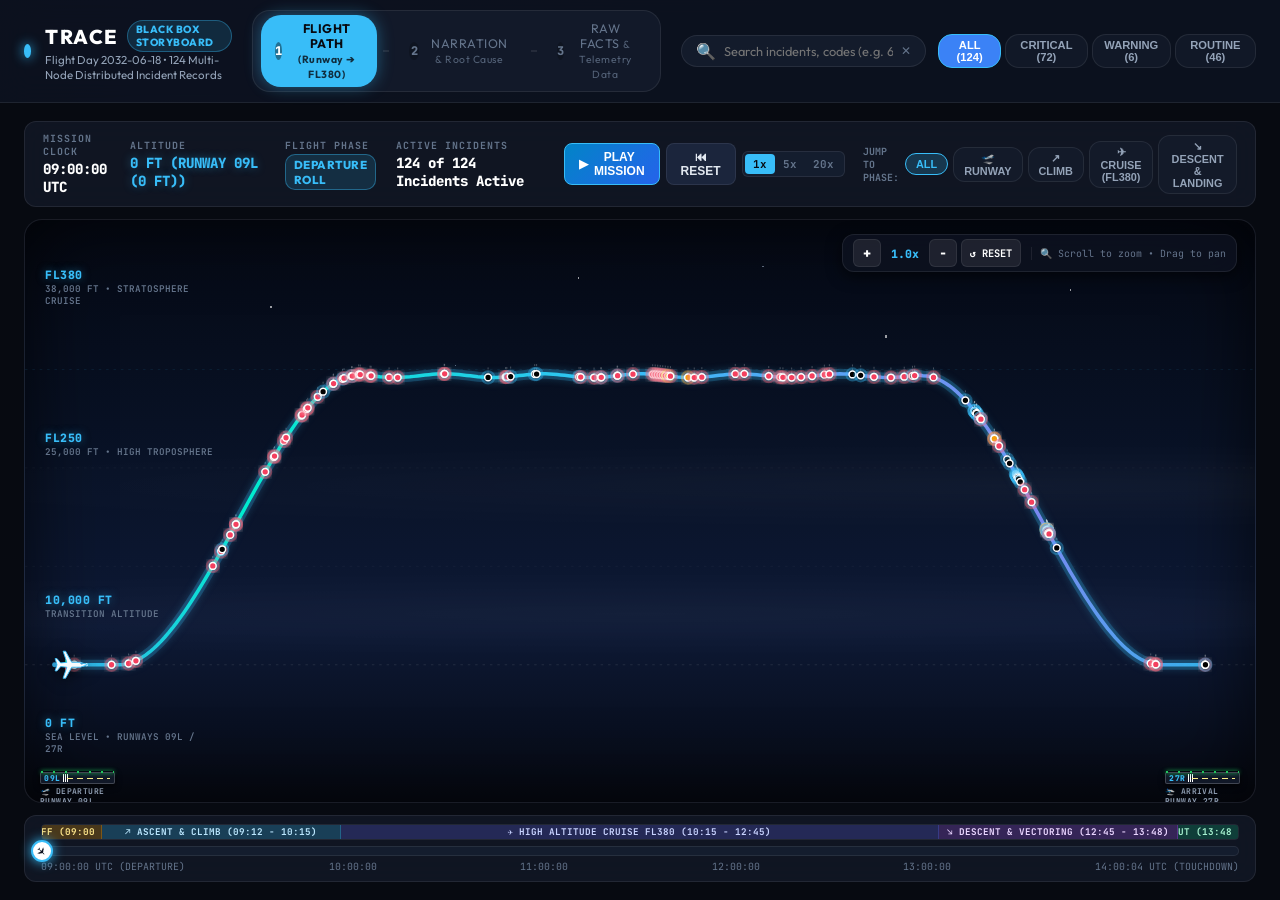
==== Visualization/index.html @ 36c856cd "Add modular avionics forensics pipeline and interactive visualization cockpit" ====
<!DOCTYPE html>
<html lang="en">
<head>
  <meta charset="UTF-8">
  <meta name="viewport" content="width=device-width, initial-scale=1.0">
  <title>TRACE — Avionics Black Box Forensic Tape &amp; Infinite Zoom Storyboard</title>
  <link rel="preconnect" href="https://fonts.googleapis.com">
  <link rel="preconnect" href="https://fonts.gstatic.com" crossorigin>
  <link href="https://fonts.googleapis.com/css2?family=JetBrains+Mono:ital,wght@0,400;0,600;0,700;1,400&family=Outfit:wght@300;400;500;600;700;800;900&display=swap" rel="stylesheet">
  <link rel="stylesheet" href="styles.css">
</head>
<body class="avionics-storyboard">

  <!-- TOP COCKPIT BAR -->
  <header class="cockpit-bar">
    <div class="brand-zone">
      <div class="pulse-beacon"></div>
      <div class="brand-titles">
        <h1 class="brand-name">TRACE <span class="edition-pill">BLACK BOX STORYBOARD</span></h1>
        <p class="brand-caption">Flight Day 2032-06-18 • 124 Multi-Node Distributed Incident Records</p>
      </div>
    </div>

    <!-- SEMANTIC ZOOM BREADCRUMB / LEVEL INDICATOR -->
    <div class="zoom-stepper">
      <button class="step-btn active" id="btn-goto-level1" title="Zoom out to Flight Trajectory View">
        <span class="step-num">1</span>
        <span class="step-text">FLIGHT PATH <span class="subtext">(Runway ➔ FL380)</span></span>
      </button>
      <div class="step-connector"></div>
      <button class="step-btn" id="btn-goto-level2" title="Zoom into Incident Forensic Narration">
        <span class="step-num">2</span>
        <span class="step-text">NARRATION <span class="subtext">&amp; Root Cause</span></span>
      </button>
      <div class="step-connector"></div>
      <button class="step-btn" id="btn-goto-level3" title="Deep zoom to Raw Facts and Sensor Telemetry">
        <span class="step-num">3</span>
        <span class="step-text">RAW FACTS <span class="subtext">&amp; Telemetry Data</span></span>
      </button>
    </div>

    <!-- GLOBAL STATS & FILTERS -->
    <div class="header-controls">
      <div class="omni-search-wrapper">
        <span class="search-glyph">🔍</span>
        <input type="text" id="omni-search" placeholder="Search incidents, codes (e.g. 6025, 6074), nodes, triggers..." autocomplete="off">
        <button id="clear-search" class="btn-clear-search">✕</button>
      </div>

      <div class="filter-pills">
        <button class="filter-chip active" data-filter="all">ALL (124)</button>
        <button class="filter-chip chip-crit" data-filter="CRITICAL">CRITICAL (72)</button>
        <button class="filter-chip chip-warn" data-filter="WARNING">WARNING (6)</button>
        <button class="filter-chip chip-rout" data-filter="ROUTINE">ROUTINE (46)</button>
      </div>
    </div>
  </header>

  <!-- MAIN INFINITE ZOOM CANVAS WRAPPER -->
  <main class="storyboard-viewport" id="storyboard-viewport">

    <!-- ====================================================================
         LEVEL 1: VISUAL FLIGHT PROFILE & INCIDENT TRAJECTORY
         ==================================================================== -->
    <section class="zoom-level active" id="level-1-flight-tape">
      <!-- FLIGHT TELEMETRY HUD & REPLAY SUBBAR -->
      <div class="flight-hud-subbar">
        <div class="hud-left-group">
          <div class="hud-gauge">
            <span class="hud-gauge-label">MISSION CLOCK</span>
            <span class="hud-gauge-val" id="hud-clock">09:00:00 UTC</span>
          </div>
          <div class="hud-gauge">
            <span class="hud-gauge-label">ALTITUDE</span>
            <span class="hud-gauge-val cyan-glow" id="hud-alt">0 FT (RUNWAY 09L)</span>
          </div>
          <div class="hud-gauge">
            <span class="hud-gauge-label">FLIGHT PHASE</span>
            <span class="hud-gauge-val phase-pill" id="hud-phase">DEPARTURE ROLL</span>
          </div>
          <div class="hud-gauge">
            <span class="hud-gauge-label">ACTIVE INCIDENTS</span>
            <span class="hud-gauge-val" id="hud-incident-stat">124 Pinned Along Trajectory</span>
          </div>
        </div>

        <div class="hud-controls-group">
          <!-- FLIGHT REPLAY BUTTONS -->
          <div class="replay-button-deck">
            <button class="flight-btn primary-pulse" id="btn-replay-flight" title="Play simulated aircraft flight across timeline">
              <span id="replay-play-icon">▶</span> <span id="replay-play-text">PLAY MISSION</span>
            </button>
            <button class="flight-btn" id="btn-reset-flight" title="Reset aircraft to Runway 09L">⏮ RESET</button>
            <div class="speed-toggle-group">
              <button class="speed-btn active" data-speed="1">1x</button>
              <button class="speed-btn" data-speed="5">5x</button>
              <button class="speed-btn" data-speed="20">20x</button>
            </div>
          </div>

          <!-- PHASE JUMP BUTTONS -->
          <div class="phase-jump-deck">
            <span class="jump-label">JUMP TO PHASE:</span>
            <button class="phase-jump-btn active" data-phase="all">ALL</button>
            <button class="phase-jump-btn" data-phase="takeoff">🛫 RUNWAY</button>
            <button class="phase-jump-btn" data-phase="climb">↗ CLIMB</button>
            <button class="phase-jump-btn" data-phase="cruise">✈ CRUISE (FL380)</button>
            <button class="phase-jump-btn" data-phase="descent">↘ DESCENT &amp; LANDING</button>
          </div>
        </div>
      </div>

      <!-- MAIN FLIGHT TRAJECTORY CANVAS / VIEWPORT -->
      <div class="flight-canvas-viewport" id="flight-canvas-viewport">
        <!-- ALTITUDE REFERENCE ELEVATION AXIS -->
        <div class="altitude-elevation-axis">
          <div class="alt-step" style="top: 8%;">
            <span class="alt-step-marker">FL380</span>
            <span class="alt-step-desc">38,000 FT • STRATOSPHERE CRUISE</span>
          </div>
          <div class="alt-step" style="top: 36%;">
            <span class="alt-step-marker">FL250</span>
            <span class="alt-step-desc">25,000 FT • HIGH TROPOSPHERE</span>
          </div>
          <div class="alt-step" style="top: 64%;">
            <span class="alt-step-marker">10,000 FT</span>
            <span class="alt-step-desc">TRANSITION ALTITUDE</span>
          </div>
          <div class="alt-step" style="bottom: 8%;">
            <span class="alt-step-marker">0 FT</span>
            <span class="alt-step-desc">SEA LEVEL • RUNWAYS 09L / 27R</span>
          </div>
        </div>

        <!-- CANVAS ZOOM CONTROLS (ZOOM & PAN FOR CLOSE CLUSTERS) -->
        <div class="canvas-zoom-toolbar">
          <div class="zoom-btn-group">
            <button class="zoom-tool-btn" id="btn-zoom-in" title="Zoom in to separate close incidents (or use Mouse Wheel)">+</button>
            <span class="zoom-factor-badge" id="zoom-factor-badge">1.0x</span>
            <button class="zoom-tool-btn" id="btn-zoom-out" title="Zoom out">−</button>
            <button class="zoom-tool-btn reset" id="btn-zoom-reset" title="Reset to full flight view">↺ RESET</button>
          </div>
          <span class="zoom-hint-text">🔍 Scroll to zoom • Drag to pan</span>
        </div>

        <!-- AMBIENT SKY & CLOUD LAYERS -->
        <div class="sky-atmosphere-backdrop">
          <div class="cloud-layer cloud-layer-1"></div>
          <div class="cloud-layer cloud-layer-2"></div>
          <div class="stars-glimmer"></div>
        </div>

        <!-- RUNWAY 09L (DEPARTURE) STRIP AT GROUND LEVEL -->
        <div class="runway-zone runway-departure" id="runway-dep">
          <div class="runway-tarmac">
            <div class="runway-threshold">
              <span class="runway-id">09L</span>
              <div class="runway-stripes"></div>
            </div>
            <div class="runway-centerline"></div>
            <div class="runway-edge-lights"></div>
          </div>
          <div class="runway-caption">
            <span class="runway-caption-title">🛫 DEPARTURE RUNWAY 09L</span>
            <span class="runway-caption-sub">09:00:00 — 09:12:00 UTC • Sea Level 0 FT</span>
          </div>
        </div>

        <!-- RUNWAY 27R (ARRIVAL) STRIP AT GROUND LEVEL -->
        <div class="runway-zone runway-arrival" id="runway-arr">
          <div class="runway-tarmac">
            <div class="runway-threshold">
              <span class="runway-id">27R</span>
              <div class="runway-stripes"></div>
            </div>
            <div class="runway-centerline"></div>
            <div class="runway-edge-lights"></div>
          </div>
          <div class="runway-caption">
            <span class="runway-caption-title">🛬 ARRIVAL RUNWAY 27R</span>
            <span class="runway-caption-sub">13:48:00 — 14:00:04 UTC • Touchdown &amp; Rollout</span>
          </div>
        </div>

        <!-- INTERACTIVE SVG TRAJECTORY & INCIDENT BEACONS -->
        <svg class="flight-trajectory-svg" id="flight-trajectory-svg" preserveAspectRatio="xMidYMid meet" viewBox="0 0 2000 600">
          <defs>
            <!-- Glowing Trajectory Gradient -->
            <linearGradient id="traj-grad" x1="0%" y1="0%" x2="100%" y2="0%">
              <stop offset="0%" stop-color="#38bdf8" stop-opacity="0.9" />
              <stop offset="15%" stop-color="#00f5d4" stop-opacity="0.95" />
              <stop offset="50%" stop-color="#38bdf8" stop-opacity="1" />
              <stop offset="85%" stop-color="#818cf8" stop-opacity="0.95" />
              <stop offset="100%" stop-color="#38bdf8" stop-opacity="0.9" />
            </linearGradient>

            <!-- Altitude Horizon Guides Pattern -->
            <pattern id="altitude-grid" width="100" height="40" patternUnits="userSpaceOnUse">
              <line x1="0" y1="39" x2="100" y2="39" stroke="rgba(255, 255, 255, 0.04)" stroke-dasharray="4,4" />
            </pattern>

            <!-- Beacon Glow Filters -->
            <filter id="glow-crit" x="-50%" y="-50%" width="200%" height="200%">
              <feGaussianBlur in="SourceGraphic" stdDeviation="6" result="blur" />
              <feMerge>
                <feMergeNode in="blur" />
                <feMergeNode in="SourceGraphic" />
              </feMerge>
            </filter>
            <filter id="glow-warn" x="-50%" y="-50%" width="200%" height="200%">
              <feGaussianBlur in="SourceGraphic" stdDeviation="5" result="blur" />
              <feMerge>
                <feMergeNode in="blur" />
                <feMergeNode in="SourceGraphic" />
              </feMerge>
            </filter>
            <filter id="glow-rout" x="-50%" y="-50%" width="200%" height="200%">
              <feGaussianBlur in="SourceGraphic" stdDeviation="4" result="blur" />
              <feMerge>
                <feMergeNode in="blur" />
                <feMergeNode in="SourceGraphic" />
              </feMerge>
            </filter>
          </defs>

          <!-- Ambient Horizontal Altitude Lines -->
          <line x1="0" y1="70" x2="2000" y2="70" class="svg-alt-guide fl380-line" />
          <line x1="0" y1="230" x2="2000" y2="230" class="svg-alt-guide fl250-line" />
          <line x1="0" y1="390" x2="2000" y2="390" class="svg-alt-guide ft10k-line" />
          <line x1="0" y1="550" x2="2000" y2="550" class="svg-alt-guide ground-line" />

          <!-- Glow Underlay Ribbon -->
          <path id="svg-trajectory-glow" class="trajectory-glow-underlay" d="" />

          <!-- Main Flight Path Trajectory Curve -->
          <path id="svg-trajectory-path" class="trajectory-main-path" d="" />

          <!-- Traveled Contrail Line (Dynamic) -->
          <path id="svg-trajectory-traveled" class="trajectory-traveled-path" d="" />

          <!-- Container for all 124 Incident Dots -->
          <g id="svg-incident-dots-group"></g>

          <!-- The Plane Representation on Trajectory -->
          <g id="svg-aircraft-group" class="aircraft-marker">
            <!-- Wingtip Navigation Beacons -->
            <circle cx="-12" cy="-6" r="3" fill="#22c55e" class="nav-light-green" />
            <circle cx="-12" cy="6" r="3" fill="#ef4444" class="nav-light-red" />
            <circle cx="20" cy="0" r="2.5" fill="#ffffff" class="nav-strobe" />
            
            <!-- Jet Silhouette (High Fidelity Vector) -->
            <path class="aircraft-body" d="M 22,0 L 10,-4 L -4,-4 L -14,-22 L -18,-22 L -12,-4 L -22,-3 L -28,-10 L -31,-10 L -28,0 L -31,10 L -28,10 L -22,3 L -12,4 L -18,22 L -14,22 L -4,4 L 10,4 Z" />
            <!-- Jet Cockpit Glass -->
            <path class="aircraft-cockpit" d="M 16,-1.5 L 12,-2.5 L 9,-2.5 L 12,-0.5 Z" />
            <!-- Jet Propulsion Glow -->
            <circle cx="-32" cy="0" r="4" class="jet-afterburner" />
          </g>
        </svg>

        <!-- FLOATING RADAR HUD TOOLTIP (Appears on Hovering Incident Dots) -->
        <div class="incident-hover-hud" id="incident-hover-hud">
          <div class="hud-tooltip-header">
            <span class="hud-tooltip-index" id="hud-tip-index">#001</span>
            <span class="hud-tooltip-cluster" id="hud-tip-cluster">cluster-28d5f74c</span>
            <span class="hud-tooltip-sev" id="hud-tip-sev">CRITICAL</span>
          </div>
          <div class="hud-tooltip-body">
            <div class="hud-tip-row">
              <span class="hud-tip-label">Phase:</span>
              <span class="hud-tip-val highlight" id="hud-tip-phase">CRUISE FL380 • 11:24:18 UTC</span>
            </div>
            <div class="hud-tip-row">
              <span class="hud-tip-label">Systems:</span>
              <span class="hud-tip-val" id="hud-tip-nodes">NODE_A, NODE_C</span>
            </div>
            <div class="hud-tip-row">
              <span class="hud-tip-label">Trigger:</span>
              <span class="hud-tip-val text-wrap" id="hud-tip-trigger">Navigation Database Refresh Cycle conflict</span>
            </div>
          </div>
          <div class="hud-tooltip-footer">
            <span class="hud-tip-action">🔍 Click dot to zoom into Forensic Narration</span>
          </div>
        </div>
      </div>

      <!-- BOTTOM FLIGHT SCRUBBER & MISSION TIMELINE RIBBON -->
      <div class="flight-scrubber-deck">
        <div class="scrubber-phases-band">
          <div class="phase-segment seg-takeoff" style="width: 5%;">
            <span class="phase-seg-title">🛫 TAKEOFF (09:00 - 09:12)</span>
          </div>
          <div class="phase-segment seg-climb" style="width: 20%;">
            <span class="phase-seg-title">↗ ASCENT &amp; CLIMB (09:12 - 10:15)</span>
          </div>
          <div class="phase-segment seg-cruise" style="width: 50%;">
            <span class="phase-seg-title">✈ HIGH ALTITUDE CRUISE FL380 (10:15 - 12:45)</span>
          </div>
          <div class="phase-segment seg-descent" style="width: 20%;">
            <span class="phase-seg-title">↘ DESCENT &amp; VECTORING (12:45 - 13:48)</span>
          </div>
          <div class="phase-segment seg-rollout" style="width: 5%;">
            <span class="phase-seg-title">🛬 ROLLOUT (13:48 - 14:00)</span>
          </div>
        </div>

        <div class="scrubber-interaction-bar" id="flight-scrubber-bar">
          <div class="scrubber-progress-fill" id="flight-scrubber-fill"></div>
          <div class="scrubber-plane-handle" id="flight-scrubber-handle">
            <span class="handle-icon">✈</span>
          </div>
        </div>

        <div class="scrubber-legend-times">
          <span>09:00:00 UTC (DEPARTURE)</span>
          <span>10:00:00</span>
          <span>11:00:00</span>
          <span>12:00:00</span>
          <span>13:00:00</span>
          <span>14:00:04 UTC (TOUCHDOWN)</span>
        </div>
      </div>
    </section>

    <!-- ====================================================================
         LEVEL 2: FORENSIC NARRATION & ANIMATED CASCADE DECK
         ==================================================================== -->
    <section class="zoom-level" id="level-2-narration-deck">
      <div class="deck-topbar">
        <button class="btn-back-zoom" id="btn-back-to-level1">
          <span class="arrow">←</span> ZOOM OUT: FLIGHT PATH <span class="kbd-hint">[ESC]</span>
        </button>

        <div class="deck-incident-headline">
          <span class="incident-index-badge" id="deck-index-badge">INCIDENT #001</span>
          <h2 class="incident-title-text" id="deck-cluster-title">cluster-28d5f74c</h2>
          <span class="incident-time-badge" id="deck-time-badge">09:00:00 — 09:01:28 UTC</span>
          <span class="incident-crit-badge" id="deck-severity-badge">CRITICAL</span>
        </div>

        <div class="deck-top-actions">
          <button class="action-btn" id="btn-prev-incident" title="Jump to previous incident in flight order">← PREV</button>
          <button class="action-btn" id="btn-next-incident" title="Jump to next incident in flight order">NEXT →</button>
          <button class="action-btn" id="btn-replay-cascade" title="Step through events sequentially">▶ PLAY CASCADE</button>
          <button class="action-btn primary" id="btn-jump-to-raw-facts" title="Scroll down directly to Black Box Raw Facts &amp; Sensor Telemetry">🔬 RAW FACTS ↘</button>
          <button class="action-btn" id="btn-open-raw-modal" title="View Full Report">📄 FULL REPORT</button>
          <button class="action-btn" id="btn-zoom-to-telemetry" title="Open Fullscreen Telemetry Terminal">TERMINAL →</button>
        </div>
      </div>

      <div class="deck-scrollable-content">
        <!-- INCIDENT DOSSIER GRID -->
        <div class="dossier-grid">
          
          <!-- LEFT COLUMN: EXECUTIVE SUMMARY & ROOT CAUSE TRIGGER -->
          <div class="dossier-col left-col">
            
            <!-- OVERVIEW SPECIFICATION CARD -->
            <div class="glass-card meta-specs-card">
              <h3 class="card-kicker">1. INCIDENT SPECIFICATION</h3>
              <div class="specs-matrix" id="deck-specs-matrix"></div>
            </div>

            <!-- EXECUTIVE SUMMARY -->
            <div class="glass-card summary-card">
              <h3 class="card-kicker">2. EXECUTIVE FORENSIC NARRATIVE</h3>
              <p class="narrative-body" id="deck-exec-narrative"></p>
            </div>

            <!-- ROOT CAUSE TRIGGER BOX -->
            <div class="glass-card root-cause-card">
              <div class="kicker-row">
                <h3 class="card-kicker">3. PRIMARY TRIGGER EVENT &amp; MECHANISM</h3>
                <span class="trigger-tag" id="deck-trigger-tag">AUTONOMOUS STATE TRANSITION</span>
              </div>
              <div class="rca-description" id="deck-rca-description"></div>
            </div>

            <!-- SYSTEM IMPACT & RECOMMENDATIONS -->
            <div class="glass-card impact-card">
              <h3 class="card-kicker">4. SYSTEM IMPACT &amp; CORRECTIVE ACTIONS</h3>
              <div class="impact-section">
                <h4 class="sub-kicker">OPERATIONAL IMPACT</h4>
                <div id="deck-impact-text" class="text-block"></div>
                <h4 class="sub-kicker" style="margin-top:10px;">ACTIONABLE CORRECTIVE ACTIONS</h4>
                <div id="deck-recs-text" class="text-block"></div>
              </div>
            </div>

          </div>

          <!-- RIGHT COLUMN: INTERACTIVE VISUAL FAILURE CASCADE TREE -->
          <div class="dossier-col right-col">
            <div class="glass-card cascade-tree-card">
              <div class="cascade-header-row">
                <div>
                  <h3 class="card-kicker">5. FAILURE CASCADE SEQUENCE</h3>
                  <p class="cascade-instruction">Chronological propagation across nodes. Click any step to deep zoom to raw records ↘</p>
                </div>
                <span class="cascade-step-count" id="deck-cascade-count">13 STEPS</span>
              </div>

              <!-- VISUAL FLOWCHART STEPS -->
              <div class="cascade-flowchart" id="deck-cascade-flowchart">
                <!-- Injected via JavaScript -->
              </div>
            </div>
          </div>

        </div>

        <!-- ================================================================
             SECTION 6: BLACK BOX TELEMETRY & RAW FACTS (UNIFIED DOSSIER)
             ================================================================ -->
        <div class="glass-card raw-facts-dossier-card" id="dossier-raw-facts-section" style="margin-top: 18px;">
          <div class="raw-facts-header-row" style="display: flex; justify-content: space-between; align-items: center; border-bottom: 1px solid var(--border-glass); padding-bottom: 10px; margin-bottom: 14px;">
            <div>
              <div style="display:flex; align-items:center; gap:8px;">
                <span class="step-badge" style="background:var(--cyan); color:#070a11; font-weight:800; font-size:0.65rem; padding:2px 8px; border-radius:4px;">RAW FACTS</span>
                <h3 class="card-kicker" style="font-size:0.95rem; font-weight:800; color:#fff; letter-spacing:0.8px;">6. BLACK BOX RAW SENSOR TELEMETRY &amp; CITATIONS</h3>
              </div>
              <p class="cascade-instruction" style="font-size:0.75rem; color:var(--text-muted); margin-top:3px;">Verifiable discrete telemetry records, decoded physical parameters, and bus parity flags.</p>
            </div>
            
            <div class="raw-facts-stepper" style="display: flex; align-items: center; gap: 8px;">
              <button class="term-btn" id="dossier-prev-frame">← Prev Frame</button>
              <span class="term-pos" id="dossier-frame-pos" style="font-family:var(--font-mono); font-size:0.75rem; color:var(--cyan);">Frame 1 of 13</span>
              <button class="term-btn" id="dossier-next-frame">Next Frame →</button>
            </div>
          </div>

          <div class="dossier-facts-grid" style="display: grid; grid-template-columns: 320px 1fr; gap: 16px;">
            <!-- LEFT: AUDIT RECORD & CITATION -->
            <div class="facts-left-col">
              <div class="record-meta-bar" style="display:flex; flex-wrap:wrap; gap:6px; margin-bottom:10px;">
                <span class="node-pill" id="dossier-node-badge">NODE_A</span>
                <span class="family-pill" id="dossier-family-badge">Operator Interaction</span>
                <span class="timestamp-pill" id="dossier-time-badge">09:00:31 UTC</span>
              </div>
              <h4 class="record-headline" id="dossier-summary-headline" style="font-size:0.9rem; font-weight:700; color:#fff; margin-bottom:12px; line-height:1.4;">Navigation Database Refresh Cycle</h4>
              
              <div class="citation-vault" style="background:rgba(255,255,255,0.03); border:1px solid var(--border-glass); border-radius:8px; padding:10px;">
                <span class="citation-label" style="font-family:var(--font-mono); font-size:0.6rem; color:var(--text-dim); font-weight:700;">VERIFIABLE FORENSIC CITATION:</span>
                <div class="citation-box" id="dossier-citation-tag" style="font-family:var(--font-mono); font-size:0.68rem; color:var(--cyan); word-break:break-all; margin:6px 0 10px 0;">[Source: ... | Seq: ... | UUID: ...]</div>
                <button class="btn-copy-citation" id="dossier-btn-copy-citation" style="width:100%; justify-content:center;">📋 COPY CITATION</button>
              </div>
            </div>

            <!-- RIGHT: DECODED PARAMETERS TABLE -->
            <div class="facts-right-col">
              <div class="table-header-bar" style="display:flex; justify-content:space-between; margin-bottom:6px;">
                <span class="th-title" style="font-family:var(--font-mono); font-size:0.7rem; font-weight:700; color:var(--text-dim);">DECODED AVIONICS PARAMETERS</span>
                <span class="th-count" id="dossier-param-count" style="font-family:var(--font-mono); font-size:0.7rem; color:var(--cyan);">12 Parameters</span>
              </div>
              <div class="telemetry-table-wrapper" style="max-height: 240px; overflow-y:auto; border:1px solid var(--border-glass); border-radius:8px;">
                <table class="telemetry-table" style="width:100%; border-collapse:collapse; font-size:0.72rem;">
                  <thead>
                    <tr style="background:rgba(255,255,255,0.04); text-align:left; font-family:var(--font-mono); color:var(--text-dim);">
                      <th style="padding:6px 10px;">PARAMETER</th>
                      <th style="padding:6px 10px;">DECODED VALUE</th>
                      <th style="padding:6px 10px;">FORMAT</th>
                      <th style="padding:6px 10px;">HEALTH</th>
                    </tr>
                  </thead>
                  <tbody id="dossier-telemetry-tbody">
                    <!-- Injected via JavaScript -->
                  </tbody>
                </table>
              </div>
            </div>
          </div>
        </div>
      </div>
    </section>

    <!-- ====================================================================
         LEVEL 3: MICRO RAW TELEMETRY & VERIFIABLE CITATION TERMINAL
         ==================================================================== -->
    <section class="zoom-level" id="level-3-telemetry-terminal">
      <div class="terminal-topbar">
        <button class="btn-back-zoom" id="btn-back-to-level2">
          <span class="arrow">←</span> ZOOM OUT: NARRATION <span class="kbd-hint">[ESC]</span>
        </button>

        <div class="terminal-breadcrumb">
          <span class="term-dim" id="term-cluster-ref">cluster-28d5f74c</span>
          <span class="term-sep">/</span>
          <span class="term-active" id="term-event-ref">EVENT #1 (Seq: 15)</span>
        </div>

        <div class="terminal-nav-controls">
          <button class="term-btn" id="term-prev-event">← Previous Event</button>
          <span class="term-pos" id="term-event-pos">1 of 13</span>
          <button class="term-btn" id="term-next-event">Next Event →</button>
        </div>
      </div>

      <div class="terminal-body-grid">
        
        <!-- LEFT: AUDIT RECORD & CITATION VAULT -->
        <div class="term-panel record-panel">
          
          <div class="record-meta-bar">
            <span class="node-pill" id="term-node-badge">NODE_A</span>
            <span class="family-pill" id="term-family-badge">Operator Interaction</span>
            <span class="timestamp-pill" id="term-time-badge">09:00:31 UTC</span>
            <span class="occurrences-pill" id="term-occ-badge">1 occurrence</span>
          </div>

          <h2 class="record-headline" id="term-summary-headline">Navigation Database Refresh Cycle</h2>

          <!-- VERIFIABLE CITATION BANNER -->
          <div class="citation-vault">
            <div class="vault-header">
              <span class="vault-title">VERIFIABLE FORENSIC AUDIT CITATION</span>
              <button class="copy-btn" id="btn-copy-citation">📋 COPY CITATION</button>
            </div>
            <div class="vault-code-wrapper">
              <code class="citation-tag" id="term-citation-tag">[Source: NODE_A_FM_CI_BPQ_Log_6_Custom_Log_Decoded_Report.html | Seq: 15 | UUID: 675e178f-7e11-4cb5-9198-c92aa465c74c]</code>
            </div>
            <p class="vault-note">Strictly verifiable against raw flight log artifacts. Hallucination-free.</p>
          </div>

          <!-- RAW JSON OBJECT ACCORDION -->
          <div class="json-drawer">
            <details>
              <summary>View Complete Normalized JSON Record</summary>
              <pre class="json-display" id="term-raw-json"></pre>
            </details>
          </div>

        </div>

        <!-- RIGHT: FULL DECODED TELEMETRY PARAMETERS TABLE -->
        <div class="term-panel telemetry-panel">
          <div class="telemetry-panel-header">
            <h3 class="panel-kicker">DECODED AVIONICS TELEMETRY PARAMETERS</h3>
            <span class="param-count" id="term-param-count">8 parameters</span>
          </div>

          <div class="telemetry-table-container">
            <table class="telemetry-table">
              <thead>
                <tr>
                  <th>TELEMETRY FIELD</th>
                  <th>RECORDED FLIGHT DATA</th>
                </tr>
              </thead>
              <tbody id="term-telemetry-tbody">
                <!-- Injected via JavaScript -->
              </tbody>
            </table>
          </div>
        </div>

      </div>
    </section>

  </main>

  <!-- FULL MARKDOWN REPORT MODAL -->
  <div class="report-modal-overlay" id="report-modal">
    <div class="modal-card">
      <div class="modal-top">
        <h3 id="modal-heading">Aviation Forensic Investigation Report</h3>
        <button class="btn-close-modal" id="btn-modal-close">✕</button>
      </div>
      <div class="modal-scrollable" id="modal-markdown-container"></div>
      <div class="modal-bottom">
        <button class="copy-btn" id="btn-copy-full-markdown">📋 Copy Markdown</button>
        <button class="nav-btn" id="btn-modal-dismiss">Close</button>
      </div>
    </div>
  </div>

  <!-- LOAD COMPILED DATASET -->
  <script src="viz_data.js"></script>
  <!-- LOAD BLACK BOX STORYBOARD LOGIC -->
  <script src="app.js"></script>
</body>
</html>
---- Visualization/styles.css ----
/* ==============================================================================
   TRACE — BLACK BOX FLIGHT TAPE & INFINITE ZOOM STORYBOARD (STYLESHEET)
   Zero-Plot / Pure Interactive Storyboard Aesthetic
   ============================================================================== */

:root {
  --bg-space: #070a11;
  --bg-surface: #0d121f;
  --bg-panel: rgba(18, 24, 38, 0.85);
  --bg-card: rgba(22, 30, 48, 0.7);
  --bg-card-hover: rgba(30, 42, 68, 0.95);
  
  --border-glass: rgba(255, 255, 255, 0.08);
  --border-focus: #38bdf8;
  --border-glow-cyan: 0 0 25px rgba(56, 189, 248, 0.25);
  
  --cyan: #38bdf8;
  --cyan-dim: rgba(56, 189, 248, 0.15);
  --blue: #3b82f6;
  --purple: #a855f7;
  --purple-dim: rgba(168, 85, 247, 0.15);
  --critical: #f43f5e;
  --critical-dim: rgba(244, 63, 94, 0.18);
  --warning: #f59e0b;
  --warning-dim: rgba(245, 158, 11, 0.18);
  --routine: #10b981;
  --routine-dim: rgba(16, 185, 129, 0.18);

  --text-bright: #ffffff;
  --text-main: #e2e8f0;
  --text-muted: #94a3b8;
  --text-dim: #64748b;

  --font-sans: 'Outfit', -apple-system, BlinkMacSystemFont, sans-serif;
  --font-mono: 'JetBrains Mono', monospace;

  --radius-xs: 4px;
  --radius-sm: 8px;
  --radius-md: 12px;
  --radius-lg: 18px;
}

* {
  box-sizing: border-box;
  margin: 0;
  padding: 0;
}

body.avionics-storyboard {
  background-color: var(--bg-space);
  background-image: 
    radial-gradient(ellipse at 15% 10%, rgba(56, 189, 248, 0.05) 0%, transparent 50%),
    radial-gradient(ellipse at 85% 90%, rgba(168, 85, 247, 0.05) 0%, transparent 50%),
    linear-gradient(to bottom, rgba(13, 18, 31, 0.8), rgba(7, 10, 17, 0.98));
  color: var(--text-main);
  font-family: var(--font-sans);
  height: 100vh;
  display: flex;
  flex-direction: column;
  overflow: hidden;
  user-select: none;
}

/* --------------------------------------------------------------------------
   1. TOP COCKPIT BAR & SEMANTIC ZOOM STEPPER
   -------------------------------------------------------------------------- */
.cockpit-bar {
  background: rgba(13, 18, 31, 0.92);
  backdrop-filter: blur(16px);
  border-bottom: 1px solid var(--border-glass);
  padding: 10px 24px;
  display: flex;
  align-items: center;
  justify-content: space-between;
  gap: 20px;
  z-index: 100;
  flex-shrink: 0;
}

.brand-zone {
  display: flex;
  align-items: center;
  gap: 14px;
}

.pulse-beacon {
  width: 14px;
  height: 14px;
  border-radius: 50%;
  background: var(--cyan);
  box-shadow: 0 0 12px var(--cyan);
  animation: beacon-pulse 2s infinite ease-in-out;
}

@keyframes beacon-pulse {
  0% { transform: scale(0.9); opacity: 0.8; }
  50% { transform: scale(1.15); opacity: 1; box-shadow: 0 0 20px var(--cyan); }
  100% { transform: scale(0.9); opacity: 0.8; }
}

.brand-name {
  font-size: 1.25rem;
  font-weight: 800;
  letter-spacing: 1.5px;
  color: var(--text-bright);
  display: flex;
  align-items: center;
  gap: 8px;
}

.edition-pill {
  font-size: 0.65rem;
  background: var(--cyan-dim);
  color: var(--cyan);
  border: 1px solid rgba(56, 189, 248, 0.35);
  padding: 2px 8px;
  border-radius: 20px;
  letter-spacing: 0.5px;
}

.brand-caption {
  font-size: 0.72rem;
  color: var(--text-muted);
}

/* SEMANTIC ZOOM STEPPER (BREADCRUMB) */
.zoom-stepper {
  display: flex;
  align-items: center;
  background: rgba(22, 30, 48, 0.7);
  border: 1px solid var(--border-glass);
  padding: 4px 8px;
  border-radius: var(--radius-lg);
  gap: 6px;
}

.step-btn {
  background: transparent;
  border: none;
  color: var(--text-dim);
  font-family: var(--font-sans);
  padding: 6px 14px;
  border-radius: 20px;
  cursor: pointer;
  display: flex;
  align-items: center;
  gap: 8px;
  transition: all 0.25s ease;
}

.step-btn:hover {
  color: var(--text-main);
  background: rgba(255, 255, 255, 0.05);
}

.step-btn.active {
  background: var(--cyan);
  color: var(--bg-space);
  font-weight: 700;
  box-shadow: 0 0 16px rgba(56, 189, 248, 0.4);
}

.step-btn .step-num {
  font-family: var(--font-mono);
  font-weight: 800;
  font-size: 0.75rem;
  background: rgba(0, 0, 0, 0.2);
  width: 18px;
  height: 18px;
  border-radius: 50%;
  display: flex;
  align-items: center;
  justify-content: center;
}

.step-btn.active .step-num {
  background: rgba(0, 0, 0, 0.4);
  color: #fff;
}

.step-btn .step-text {
  font-size: 0.78rem;
  letter-spacing: 0.5px;
}

.step-btn .subtext {
  font-size: 0.65rem;
  opacity: 0.8;
}

.step-connector {
  width: 14px;
  height: 2px;
  background: var(--border-glass);
}

/* SEARCH & CHIPS */
.header-controls {
  display: flex;
  align-items: center;
  gap: 12px;
}

.omni-search-wrapper {
  display: flex;
  align-items: center;
  background: rgba(22, 30, 48, 0.8);
  border: 1px solid var(--border-glass);
  border-radius: 20px;
  padding: 5px 14px;
  width: 280px;
  gap: 8px;
  transition: all 0.2s ease;
}

.omni-search-wrapper:focus-within {
  border-color: var(--cyan);
  box-shadow: var(--border-glow-cyan);
  width: 330px;
}

.omni-search-wrapper input {
  background: transparent;
  border: none;
  color: var(--text-bright);
  font-family: var(--font-sans);
  font-size: 0.8rem;
  width: 100%;
  outline: none;
}

.btn-clear-search {
  background: none;
  border: none;
  color: var(--text-dim);
  cursor: pointer;
  font-size: 0.75rem;
}

.filter-pills {
  display: flex;
  gap: 4px;
}

.filter-chip {
  background: rgba(22, 30, 48, 0.6);
  border: 1px solid var(--border-glass);
  color: var(--text-muted);
  font-size: 0.7rem;
  font-weight: 600;
  padding: 4px 10px;
  border-radius: 14px;
  cursor: pointer;
  transition: all 0.2s ease;
}

.filter-chip:hover {
  color: var(--text-bright);
  background: rgba(30, 42, 68, 0.8);
}

.filter-chip.active {
  background: var(--blue);
  color: #fff;
  border-color: var(--cyan);
}

.filter-chip.chip-crit.active { background: var(--critical); border-color: #fda4af; }
.filter-chip.chip-warn.active { background: var(--warning); border-color: #fde68a; }
.filter-chip.chip-rout.active { background: var(--routine); border-color: #a7f3d0; }

/* --------------------------------------------------------------------------
   2. MAIN INFINITE ZOOM CANVAS VIEWPORT
   -------------------------------------------------------------------------- */
.storyboard-viewport {
  flex: 1;
  position: relative;
  overflow: hidden;
  background: var(--bg-space);
}

.zoom-level {
  position: absolute;
  inset: 0;
  display: flex;
  flex-direction: column;
  opacity: 0;
  transform: translateY(18px);
  pointer-events: none;
  visibility: hidden;
  transition: opacity 0.28s cubic-bezier(0.16, 1, 0.3, 1), transform 0.28s cubic-bezier(0.16, 1, 0.3, 1);
  padding: 18px 24px;
}

.zoom-level.active {
  opacity: 1;
  transform: translateY(0);
  pointer-events: auto;
  visibility: visible;
}

/* --------------------------------------------------------------------------
   3. LEVEL 1: VISUAL FLIGHT PROFILE & INCIDENT TRAJECTORY
   -------------------------------------------------------------------------- */
.flight-hud-subbar {
  display: flex;
  align-items: center;
  justify-content: space-between;
  gap: 16px;
  background: rgba(18, 24, 38, 0.85);
  border: 1px solid var(--border-glass);
  border-radius: var(--radius-md);
  padding: 10px 18px;
  margin-bottom: 12px;
  flex-shrink: 0;
  backdrop-filter: blur(14px);
}

.hud-left-group {
  display: flex;
  align-items: center;
  gap: 20px;
}

.hud-gauge {
  display: flex;
  flex-direction: column;
  gap: 2px;
}

.hud-gauge-label {
  font-family: var(--font-mono);
  font-size: 0.62rem;
  letter-spacing: 1px;
  color: var(--text-dim);
  font-weight: 700;
}

.hud-gauge-val {
  font-family: var(--font-mono);
  font-size: 0.88rem;
  font-weight: 800;
  color: var(--text-bright);
}

.hud-gauge-val.cyan-glow {
  color: var(--cyan);
  text-shadow: 0 0 10px rgba(56, 189, 248, 0.4);
}

.hud-gauge-val.phase-pill {
  font-family: var(--font-sans);
  font-size: 0.72rem;
  font-weight: 800;
  background: rgba(56, 189, 248, 0.15);
  color: var(--cyan);
  border: 1px solid rgba(56, 189, 248, 0.4);
  padding: 2px 8px;
  border-radius: 10px;
  letter-spacing: 0.5px;
}

.hud-controls-group {
  display: flex;
  align-items: center;
  gap: 18px;
}

.replay-button-deck {
  display: flex;
  align-items: center;
  gap: 6px;
}

.flight-btn {
  background: rgba(30, 42, 68, 0.8);
  border: 1px solid var(--border-glass);
  color: var(--text-main);
  font-size: 0.75rem;
  font-weight: 700;
  padding: 6px 14px;
  border-radius: var(--radius-sm);
  cursor: pointer;
  display: flex;
  align-items: center;
  gap: 6px;
  transition: all 0.2s ease;
}

.flight-btn:hover {
  background: var(--blue);
  color: #fff;
  border-color: var(--cyan);
  box-shadow: 0 0 15px rgba(56, 189, 248, 0.3);
}

.flight-btn.primary-pulse {
  background: linear-gradient(135deg, #0284c7, #2563eb);
  color: #fff;
  border-color: var(--cyan);
}

.flight-btn.primary-pulse:hover {
  background: linear-gradient(135deg, #0369a1, #1d4ed8);
}

.speed-toggle-group {
  display: flex;
  background: rgba(22, 30, 48, 0.9);
  border: 1px solid var(--border-glass);
  border-radius: 6px;
  padding: 2px;
}

.speed-btn {
  background: none;
  border: none;
  color: var(--text-dim);
  font-family: var(--font-mono);
  font-size: 0.68rem;
  font-weight: 700;
  padding: 3px 8px;
  border-radius: 4px;
  cursor: pointer;
}

.speed-btn.active {
  background: var(--cyan);
  color: #070a11;
}

.phase-jump-deck {
  display: flex;
  align-items: center;
  gap: 5px;
}

.jump-label {
  font-family: var(--font-mono);
  font-size: 0.62rem;
  color: var(--text-dim);
  font-weight: 700;
}

.phase-jump-btn {
  background: rgba(22, 30, 48, 0.6);
  border: 1px solid var(--border-glass);
  color: var(--text-muted);
  font-size: 0.68rem;
  font-weight: 600;
  padding: 4px 10px;
  border-radius: 12px;
  cursor: pointer;
  transition: all 0.2s ease;
}

.phase-jump-btn:hover {
  background: rgba(30, 42, 68, 0.9);
  color: var(--text-bright);
}

.phase-jump-btn.active {
  background: rgba(56, 189, 248, 0.2);
  color: var(--cyan);
  border-color: var(--cyan);
}

/* --------------------------------------------------------------------------
   FLIGHT CANVAS VIEWPORT & AEROSPACE SKY
   -------------------------------------------------------------------------- */
.flight-canvas-viewport {
  flex: 1;
  position: relative;
  background: linear-gradient(180deg, #050914 0%, #081124 35%, #0d1935 70%, #060912 100%);
  border: 1px solid var(--border-glass);
  border-radius: var(--radius-lg);
  overflow: hidden;
  box-shadow: inset 0 0 80px rgba(0, 0, 0, 0.7);
  user-select: none;
}

/* CANVAS ZOOM & PAN TOOLBAR */
.canvas-zoom-toolbar {
  position: absolute;
  top: 14px;
  right: 18px;
  display: flex;
  align-items: center;
  gap: 10px;
  z-index: 25;
  background: rgba(13, 18, 31, 0.88);
  backdrop-filter: blur(14px);
  border: 1px solid var(--border-glass);
  border-radius: var(--radius-md);
  padding: 4px 10px;
  box-shadow: 0 4px 15px rgba(0, 0, 0, 0.6);
}

.zoom-btn-group {
  display: flex;
  align-items: center;
  gap: 4px;
}

.zoom-tool-btn {
  background: rgba(255, 255, 255, 0.08);
  border: 1px solid var(--border-glass);
  color: var(--text-bright);
  font-family: var(--font-mono);
  font-size: 0.85rem;
  font-weight: 800;
  width: 28px;
  height: 28px;
  border-radius: 6px;
  cursor: pointer;
  display: flex;
  align-items: center;
  justify-content: center;
  transition: all 0.15s ease;
}

.zoom-tool-btn:hover {
  background: var(--blue);
  color: #fff;
  border-color: var(--cyan);
}

.zoom-tool-btn.reset {
  width: auto;
  padding: 0 8px;
  font-size: 0.65rem;
  font-weight: 700;
}

.zoom-factor-badge {
  font-family: var(--font-mono);
  font-size: 0.72rem;
  font-weight: 800;
  color: var(--cyan);
  padding: 0 6px;
}

.zoom-hint-text {
  font-family: var(--font-mono);
  font-size: 0.62rem;
  color: var(--text-dim);
  border-left: 1px solid var(--border-glass);
  padding-left: 8px;
}

.altitude-elevation-axis {
  position: absolute;
  top: 0;
  bottom: 0;
  left: 20px;
  width: 170px;
  pointer-events: none;
  z-index: 10;
}

.alt-step {
  position: absolute;
  display: flex;
  flex-direction: column;
  gap: 1px;
}

.alt-step-marker {
  font-family: var(--font-mono);
  font-size: 0.72rem;
  font-weight: 800;
  color: var(--cyan);
  letter-spacing: 0.5px;
  text-shadow: 0 0 8px rgba(56, 189, 248, 0.5);
}

.alt-step-desc {
  font-family: var(--font-mono);
  font-size: 0.58rem;
  color: var(--text-dim);
  font-weight: 600;
}

/* AMBIENT SKY & CLOUDS */
.sky-atmosphere-backdrop {
  position: absolute;
  inset: 0;
  pointer-events: none;
  opacity: 0.6;
}

.stars-glimmer {
  position: absolute;
  inset: 0;
  background-image: 
    radial-gradient(1px 1px at 20% 15%, #fff 100%, transparent),
    radial-gradient(1px 1px at 45% 10%, #fff 100%, transparent),
    radial-gradient(1.5px 1.5px at 70% 20%, #fff 100%, transparent),
    radial-gradient(1px 1px at 85% 12%, #fff 100%, transparent),
    radial-gradient(1px 1px at 35% 25%, #94a3b8 100%, transparent),
    radial-gradient(1px 1px at 60% 8%, #94a3b8 100%, transparent);
  background-size: 100% 100%;
}

.cloud-layer {
  position: absolute;
  width: 200%;
  height: 90px;
  background: radial-gradient(ellipse at 50% 50%, rgba(255, 255, 255, 0.05) 0%, transparent 70%);
  pointer-events: none;
}

.cloud-layer-1 {
  top: 38%;
  left: -20%;
  animation: cloud-drift 120s linear infinite;
}

.cloud-layer-2 {
  top: 60%;
  left: -50%;
  animation: cloud-drift 80s linear infinite reverse;
}

@keyframes cloud-drift {
  0% { transform: translateX(0); }
  100% { transform: translateX(50%); }
}

/* RUNWAY GRAPHICS */
/* MINIMAL SLEEK RUNWAYS (VERY SMALL AS REQUESTED) */
.runway-zone {
  position: absolute;
  bottom: 8px;
  width: 75px;
  height: 22px;
  z-index: 5;
  pointer-events: none;
}

.runway-departure {
  left: 15px;
}

.runway-arrival {
  right: 15px;
}

.runway-tarmac {
  width: 100%;
  height: 12px;
  background: #111827;
  border: 1px solid rgba(255, 255, 255, 0.2);
  border-radius: 2px;
  position: relative;
  display: flex;
  align-items: center;
  box-shadow: 0 2px 6px rgba(0, 0, 0, 0.8);
}

.runway-threshold {
  position: absolute;
  left: 3px;
  display: flex;
  align-items: center;
  gap: 2px;
}

.runway-id {
  font-family: var(--font-mono);
  font-size: 0.5rem;
  font-weight: 800;
  color: #38bdf8;
  letter-spacing: 0.5px;
}

.runway-stripes {
  width: 6px;
  height: 8px;
  background: repeating-linear-gradient(90deg, #fff, #fff 1px, transparent 1px, transparent 2px);
}

.runway-centerline {
  position: absolute;
  left: 26px;
  right: 4px;
  height: 1px;
  background: repeating-linear-gradient(90deg, #fef08a, #fef08a 6px, transparent 6px, transparent 10px);
}

.runway-edge-lights {
  position: absolute;
  top: -2px;
  left: 0;
  right: 0;
  height: 2px;
  background: repeating-linear-gradient(90deg, #22c55e, #22c55e 2px, transparent 2px, transparent 12px);
  box-shadow: 0 0 4px #22c55e;
}

.runway-caption {
  display: flex;
  flex-direction: column;
  margin-top: 2px;
}

.runway-caption-title {
  font-family: var(--font-mono);
  font-size: 0.5rem;
  font-weight: 700;
  color: var(--text-muted);
  letter-spacing: 0.4px;
}

.runway-caption-sub {
  display: none;
}

/* SVG TRAJECTORY & FLIGHT PATH */
.flight-trajectory-svg {
  position: absolute;
  inset: 0;
  width: 100%;
  height: 100%;
  z-index: 8;
  overflow: visible;
}

.svg-alt-guide {
  stroke: rgba(255, 255, 255, 0.06);
  stroke-width: 1;
  stroke-dasharray: 4, 8;
}

.fl380-line {
  stroke: rgba(56, 189, 248, 0.15);
}

.ground-line {
  stroke: rgba(255, 255, 255, 0.15);
}

.trajectory-glow-underlay {
  fill: none;
  stroke: rgba(56, 189, 248, 0.22);
  stroke-width: 10;
  stroke-linecap: round;
  stroke-linejoin: round;
  vector-effect: non-scaling-stroke;
}

.trajectory-main-path {
  fill: none;
  stroke: url(#traj-grad);
  stroke-width: 3.5;
  stroke-linecap: round;
  stroke-linejoin: round;
  filter: drop-shadow(0 0 8px rgba(56, 189, 248, 0.6));
  vector-effect: non-scaling-stroke;
}

.trajectory-traveled-path {
  fill: none;
  stroke: #ffffff;
  stroke-width: 3;
  stroke-dasharray: 4, 6;
  opacity: 0.7;
  vector-effect: non-scaling-stroke;
}

/* INCIDENT BEACONS & DOTS ON SVG (ZERO JIGGLE / ZERO FLICKER) */
.incident-dot-group {
  pointer-events: none; /* Managed by high-precision cursor proximity engine */
}

/* ZERO transform on hover - absolute geometric stability */
.incident-dot-group.hovered .incident-beacon-core,
.incident-dot-group.selected-active .incident-beacon-core {
  fill: #ffffff !important;
  stroke: var(--cyan) !important;
  stroke-width: 2.5px !important;
  filter: drop-shadow(0 0 12px #38bdf8) !important;
}

.incident-dot-group.hovered .incident-beacon-halo,
.incident-dot-group.selected-active .incident-beacon-halo {
  stroke: #ffffff !important;
  stroke-width: 3px !important;
  opacity: 0.95;
  animation: beacon-ping 1.4s cubic-bezier(0, 0, 0.2, 1) infinite;
}

.incident-beacon-halo {
  transform-box: fill-box;
  transform-origin: center;
  pointer-events: none !important;
  opacity: 0.35;
  vector-effect: non-scaling-stroke;
}

@keyframes beacon-ping {
  0% { transform: scale(0.8); opacity: 0.9; }
  75%, 100% { transform: scale(2.4); opacity: 0; }
}

.incident-beacon-core {
  stroke: #ffffff;
  stroke-width: 1.5;
  transition: fill 0.15s ease, stroke 0.15s ease, filter 0.15s ease;
  pointer-events: none !important;
  vector-effect: non-scaling-stroke;
}

.incident-dot-group.critical .incident-beacon-core {
  fill: var(--critical);
  filter: url(#glow-crit);
}

.incident-dot-group.warning .incident-beacon-core {
  fill: var(--warning);
  filter: url(#glow-warn);
}

.incident-dot-group.routine .incident-beacon-core {
  fill: var(--routine);
  filter: url(#glow-rout);
}

.incident-dot-group.dimmed {
  opacity: 0.12;
}

.incident-dot-group.highlighted .incident-beacon-core {
  fill: #fff !important;
  stroke: var(--cyan) !important;
  stroke-width: 3 !important;
}

.incident-dot-group.highlighted .incident-beacon-halo {
  stroke: #fff;
}

/* Incident label tag: only visible when hovered or selected, so labels never collide */
.incident-dot-label {
  font-family: var(--font-mono);
  font-size: 11px;
  font-weight: 800;
  fill: #ffffff;
  text-anchor: middle;
  pointer-events: none !important;
  opacity: 0;
  transition: opacity 0.15s ease;
  text-shadow: 0 0 6px rgba(0, 0, 0, 0.95);
  user-select: none;
}

.incident-dot-group.hovered .incident-dot-label,
.incident-dot-group.selected-active .incident-dot-label,
.incident-dot-group.highlighted .incident-dot-label {
  opacity: 1;
}

/* THE AIRCRAFT MARKER GLYPH */
.aircraft-marker {
  cursor: grab;
  transition: transform 0.15s ease-out;
  filter: drop-shadow(0 4px 12px rgba(0, 0, 0, 0.8));
}

.aircraft-marker:active {
  cursor: grabbing;
}

.aircraft-body {
  fill: #f8fafc;
  stroke: #38bdf8;
  stroke-width: 1.5;
}

.aircraft-cockpit {
  fill: #0284c7;
}

.jet-afterburner {
  fill: #38bdf8;
  opacity: 0.8;
  animation: afterburner-flicker 0.1s infinite alternate;
}

@keyframes afterburner-flicker {
  0% { opacity: 0.6; r: 3.5; }
  100% { opacity: 0.95; r: 5; }
}

.nav-light-green {
  animation: nav-flash 1s infinite alternate;
}
.nav-light-red {
  animation: nav-flash 1s infinite alternate;
}
.nav-strobe {
  animation: strobe-flash 1.2s infinite ease-in-out;
}

@keyframes nav-flash {
  0% { opacity: 0.5; }
  100% { opacity: 1; filter: drop-shadow(0 0 5px #22c55e); }
}

@keyframes strobe-flash {
  0%, 90% { opacity: 0; }
  95%, 100% { opacity: 1; filter: drop-shadow(0 0 8px #fff); }
}

/* FLOATING RADAR HUD TOOLTIP (ZERO FLICKER) */
.incident-hover-hud {
  position: absolute;
  display: none;
  background: rgba(13, 18, 31, 0.96);
  backdrop-filter: blur(18px);
  border: 1px solid var(--cyan);
  border-radius: var(--radius-md);
  padding: 12px 16px;
  width: 320px;
  box-shadow: 0 12px 35px rgba(0, 0, 0, 0.8), 0 0 25px rgba(56, 189, 248, 0.35);
  z-index: 50;
  pointer-events: none !important; /* Never intercept mouse cursor to eliminate flicker */
  transform: translate(-50%, calc(-100% - 16px));
  transition: opacity 0.15s ease;
}

.incident-hover-hud.visible {
  display: flex;
  flex-direction: column;
  gap: 8px;
}

.hud-tooltip-header {
  display: flex;
  align-items: center;
  justify-content: space-between;
  border-bottom: 1px solid var(--border-glass);
  padding-bottom: 6px;
}

.hud-tooltip-index {
  font-family: var(--font-mono);
  font-size: 0.75rem;
  font-weight: 800;
  color: var(--cyan);
}

.hud-tooltip-cluster {
  font-family: var(--font-mono);
  font-size: 0.75rem;
  font-weight: 700;
  color: #fff;
}

.hud-tooltip-sev {
  font-size: 0.65rem;
  font-weight: 800;
  padding: 1px 6px;
  border-radius: 8px;
}

.hud-tooltip-sev.critical { background: var(--critical-dim); color: var(--critical); border: 1px solid var(--critical); }
.hud-tooltip-sev.warning { background: var(--warning-dim); color: var(--warning); border: 1px solid var(--warning); }
.hud-tooltip-sev.routine { background: var(--routine-dim); color: var(--routine); border: 1px solid var(--routine); }

.hud-tooltip-body {
  display: flex;
  flex-direction: column;
  gap: 4px;
}

.hud-tip-row {
  display: flex;
  font-size: 0.72rem;
  line-height: 1.35;
  gap: 6px;
}

.hud-tip-label {
  font-family: var(--font-mono);
  color: var(--text-dim);
  font-weight: 700;
  flex-shrink: 0;
  width: 58px;
}

.hud-tip-val {
  color: var(--text-main);
}

.hud-tip-val.highlight {
  color: #fff;
  font-weight: 700;
}

.hud-tip-val.text-wrap {
  display: -webkit-box;
  -webkit-line-clamp: 2;
  -webkit-box-orient: vertical;
  overflow: hidden;
}

.hud-tooltip-footer {
  border-top: 1px solid var(--border-glass);
  padding-top: 6px;
  margin-top: 2px;
}

.hud-tip-action {
  font-size: 0.68rem;
  font-weight: 800;
  color: var(--cyan);
  display: flex;
  align-items: center;
  gap: 4px;
}

/* FLIGHT SCRUBBER TIMELINE DECK */
.flight-scrubber-deck {
  margin-top: 12px;
  background: rgba(18, 24, 38, 0.85);
  border: 1px solid var(--border-glass);
  border-radius: var(--radius-md);
  padding: 8px 16px;
  flex-shrink: 0;
  backdrop-filter: blur(14px);
}

.scrubber-phases-band {
  display: flex;
  height: 16px;
  border-radius: 4px;
  overflow: hidden;
  margin-bottom: 6px;
  border: 1px solid rgba(255, 255, 255, 0.08);
}

.phase-segment {
  display: flex;
  align-items: center;
  justify-content: center;
  padding: 0 4px;
  font-family: var(--font-mono);
  font-size: 0.58rem;
  font-weight: 700;
  white-space: nowrap;
  overflow: hidden;
  text-overflow: ellipsis;
}

.seg-takeoff { background: rgba(245, 158, 11, 0.25); color: #fde68a; border-right: 1px solid rgba(245, 158, 11, 0.3); }
.seg-climb { background: rgba(56, 189, 248, 0.25); color: #bae6fd; border-right: 1px solid rgba(56, 189, 248, 0.3); }
.seg-cruise { background: rgba(99, 102, 241, 0.25); color: #c7d2fe; border-right: 1px solid rgba(99, 102, 241, 0.3); }
.seg-descent { background: rgba(168, 85, 247, 0.25); color: #e9d5ff; border-right: 1px solid rgba(168, 85, 247, 0.3); }
.seg-rollout { background: rgba(16, 185, 129, 0.25); color: #a7f3d0; }

.scrubber-interaction-bar {
  height: 10px;
  background: rgba(22, 30, 48, 0.95);
  border: 1px solid var(--border-glass);
  border-radius: 5px;
  position: relative;
  cursor: pointer;
}

.scrubber-progress-fill {
  position: absolute;
  left: 0;
  top: 0;
  height: 100%;
  width: 0%;
  background: linear-gradient(90deg, #38bdf8, #818cf8);
  border-radius: 5px;
  box-shadow: 0 0 10px rgba(56, 189, 248, 0.5);
}

.scrubber-plane-handle {
  position: absolute;
  top: 50%;
  left: 0%;
  transform: translate(-50%, -50%);
  width: 22px;
  height: 22px;
  background: #ffffff;
  border: 2px solid var(--cyan);
  border-radius: 50%;
  display: flex;
  align-items: center;
  justify-content: center;
  box-shadow: 0 0 12px var(--cyan);
  transition: transform 0.1s ease;
  z-index: 10;
}

.scrubber-plane-handle:hover {
  transform: translate(-50%, -50%) scale(1.2);
}

.handle-icon {
  font-size: 0.72rem;
  color: #0d121f;
  transform: rotate(45deg);
}

.scrubber-legend-times {
  display: flex;
  justify-content: space-between;
  font-family: var(--font-mono);
  font-size: 0.62rem;
  color: var(--text-dim);
  margin-top: 4px;
}

/* --------------------------------------------------------------------------
   4. LEVEL 2: FORENSIC NARRATION & ANIMATED CASCADE DECK
   -------------------------------------------------------------------------- */
.deck-topbar {
  display: flex;
  align-items: center;
  justify-content: space-between;
  margin-bottom: 16px;
  flex-shrink: 0;
  background: rgba(18, 24, 38, 0.7);
  border: 1px solid var(--border-glass);
  border-radius: var(--radius-md);
  padding: 10px 16px;
}

.btn-back-zoom {
  background: rgba(255, 255, 255, 0.06);
  border: 1px solid var(--border-glass);
  color: var(--text-bright);
  font-family: var(--font-sans);
  font-size: 0.8rem;
  font-weight: 700;
  padding: 8px 16px;
  border-radius: var(--radius-sm);
  cursor: pointer;
  display: flex;
  align-items: center;
  gap: 8px;
  transition: all 0.2s ease;
}

.btn-back-zoom:hover {
  background: rgba(56, 189, 248, 0.2);
  border-color: var(--cyan);
  color: var(--cyan);
}

.kbd-hint {
  font-size: 0.65rem;
  font-family: var(--font-mono);
  color: var(--text-dim);
}

.deck-incident-headline {
  display: flex;
  align-items: center;
  gap: 12px;
}

.incident-index-badge {
  font-family: var(--font-mono);
  font-size: 0.75rem;
  font-weight: 800;
  color: var(--cyan);
  background: var(--cyan-dim);
  padding: 3px 8px;
  border-radius: 4px;
}

.incident-title-text {
  font-size: 1.2rem;
  font-weight: 800;
  color: #fff;
}

.incident-time-badge {
  font-family: var(--font-mono);
  font-size: 0.8rem;
  color: var(--text-muted);
}

.incident-crit-badge {
  font-size: 0.72rem;
  font-weight: 800;
  padding: 3px 10px;
  border-radius: 12px;
  background: var(--critical-dim);
  color: var(--critical);
  border: 1px solid rgba(244, 63, 94, 0.4);
}

.deck-top-actions {
  display: flex;
  align-items: center;
  gap: 10px;
}

.action-btn {
  background: rgba(22, 30, 48, 0.8);
  border: 1px solid var(--border-glass);
  color: var(--text-main);
  font-family: var(--font-sans);
  font-size: 0.75rem;
  font-weight: 700;
  padding: 8px 14px;
  border-radius: var(--radius-sm);
  cursor: pointer;
  transition: all 0.2s ease;
}

.action-btn:hover {
  background: rgba(56, 189, 248, 0.2);
  border-color: var(--cyan);
  color: #fff;
}

.action-btn.primary {
  background: var(--purple);
  color: #fff;
  border-color: #d8b4fe;
  box-shadow: 0 0 16px rgba(168, 85, 247, 0.4);
}

.action-btn.primary:hover {
  background: #c084fc;
}

/* SCROLLABLE DOSSIER GRID */
.deck-scrollable-content {
  flex: 1;
  overflow-y: auto;
  scrollbar-width: thin;
  scrollbar-color: var(--cyan) rgba(22, 30, 48, 0.4);
  padding-right: 6px;
}

.dossier-grid {
  display: grid;
  grid-template-columns: 1fr 1fr;
  gap: 18px;
}

.dossier-col {
  display: flex;
  flex-direction: column;
  gap: 16px;
}

.glass-card {
  background: var(--bg-panel);
  border: 1px solid var(--border-glass);
  border-radius: var(--radius-lg);
  padding: 20px;
  box-shadow: 0 10px 30px rgba(0, 0, 0, 0.3);
}

.card-kicker {
  font-size: 0.72rem;
  font-weight: 800;
  letter-spacing: 1.2px;
  color: var(--text-dim);
  margin-bottom: 12px;
  text-transform: uppercase;
}

/* SPECS MATRIX */
.specs-matrix {
  display: grid;
  grid-template-columns: repeat(auto-fit, minmax(130px, 1fr));
  gap: 12px;
}

.spec-cell { display: flex; flex-direction: column; }
.spec-k { font-size: 0.65rem; color: var(--text-dim); font-weight: 600; }
.spec-v { font-size: 0.9rem; font-family: var(--font-mono); font-weight: 700; color: #fff; }

.narrative-body {
  font-size: 0.95rem;
  line-height: 1.6;
  color: #e2e8f0;
}

.root-cause-card {
  border-left: 4px solid var(--cyan);
}

.kicker-row {
  display: flex;
  align-items: center;
  justify-content: space-between;
  margin-bottom: 8px;
}

.trigger-tag {
  font-size: 0.65rem;
  font-weight: 800;
  background: var(--cyan-dim);
  color: var(--cyan);
  border: 1px solid rgba(56, 189, 248, 0.3);
  padding: 2px 8px;
  border-radius: 4px;
}

.rca-description {
  font-size: 0.9rem;
  line-height: 1.55;
  color: #cbd5e1;
}

.sub-kicker {
  font-size: 0.68rem;
  color: var(--cyan);
  letter-spacing: 0.8px;
  margin-bottom: 4px;
}

.text-block {
  font-size: 0.85rem;
  line-height: 1.5;
  color: var(--text-muted);
}

/* CASCADE FLOWCHART */
.cascade-header-row {
  display: flex;
  align-items: baseline;
  justify-content: space-between;
  margin-bottom: 14px;
}

.cascade-instruction {
  font-size: 0.75rem;
  color: var(--text-muted);
}

.cascade-step-count {
  font-family: var(--font-mono);
  font-size: 0.75rem;
  font-weight: 700;
  color: var(--purple);
  background: var(--purple-dim);
  padding: 2px 8px;
  border-radius: 4px;
}

.cascade-flowchart {
  display: flex;
  flex-direction: column;
  gap: 12px;
}

.flow-step-item {
  background: rgba(22, 30, 48, 0.6);
  border: 1px solid var(--border-glass);
  border-radius: var(--radius-md);
  padding: 14px;
  display: flex;
  gap: 14px;
  cursor: pointer;
  transition: all 0.25s ease;
  position: relative;
}

.flow-step-item:hover {
  background: rgba(30, 42, 68, 0.9);
  border-color: var(--purple);
  transform: translateX(6px);
  box-shadow: 0 0 20px rgba(168, 85, 247, 0.25);
}

.flow-step-item.active {
  border-color: var(--cyan);
  background: rgba(56, 189, 248, 0.15);
  box-shadow: var(--border-glow-cyan);
}

.flow-num-badge {
  font-family: var(--font-mono);
  font-size: 0.85rem;
  font-weight: 800;
  background: rgba(168, 85, 247, 0.2);
  color: var(--purple);
  width: 28px;
  height: 28px;
  border-radius: 50%;
  display: flex;
  align-items: center;
  justify-content: center;
  flex-shrink: 0;
  border: 1px solid rgba(168, 85, 247, 0.3);
}

.flow-content { flex: 1; }

.flow-meta-line {
  display: flex;
  align-items: center;
  gap: 8px;
  font-size: 0.72rem;
  font-family: var(--font-mono);
  color: var(--text-muted);
  margin-bottom: 4px;
}

.flow-node-tag {
  background: #fff;
  color: #000;
  font-weight: 800;
  padding: 1px 6px;
  border-radius: 4px;
}

.flow-occ-tag {
  background: var(--warning-dim);
  color: var(--warning);
  font-size: 0.65rem;
  padding: 1px 6px;
  border-radius: 4px;
}

.flow-summary {
  font-size: 0.9rem;
  font-weight: 600;
  color: #fff;
  margin-bottom: 6px;
}

.flow-citation {
  font-family: var(--font-mono);
  font-size: 0.72rem;
  color: var(--cyan);
  background: rgba(56, 189, 248, 0.08);
  padding: 2px 6px;
  border-radius: 4px;
  display: inline-block;
}

/* --------------------------------------------------------------------------
   5. LEVEL 3: MICRO RAW TELEMETRY & VERIFIABLE CITATION TERMINAL
   -------------------------------------------------------------------------- */
.terminal-topbar {
  display: flex;
  align-items: center;
  justify-content: space-between;
  margin-bottom: 16px;
  flex-shrink: 0;
  background: rgba(18, 24, 38, 0.7);
  border: 1px solid var(--border-glass);
  border-radius: var(--radius-md);
  padding: 10px 16px;
}

.terminal-breadcrumb {
  font-family: var(--font-mono);
  font-size: 0.85rem;
  display: flex;
  align-items: center;
  gap: 8px;
}

.term-dim { color: var(--text-dim); }
.term-sep { color: var(--border-glass); }
.term-active { color: var(--purple); font-weight: 700; }

.terminal-nav-controls {
  display: flex;
  align-items: center;
  gap: 10px;
}

.term-btn {
  background: rgba(22, 30, 48, 0.8);
  border: 1px solid var(--border-glass);
  color: var(--text-main);
  font-family: var(--font-sans);
  font-size: 0.75rem;
  font-weight: 600;
  padding: 6px 14px;
  border-radius: var(--radius-sm);
  cursor: pointer;
}

.term-btn:hover {
  background: var(--purple);
  color: #fff;
}

.term-pos {
  font-family: var(--font-mono);
  font-size: 0.75rem;
  color: var(--text-dim);
}

.terminal-body-grid {
  flex: 1;
  display: grid;
  grid-template-columns: 1fr 1.2fr;
  gap: 18px;
  overflow: hidden;
}

.term-panel {
  background: var(--bg-panel);
  border: 1px solid var(--border-glass);
  border-radius: var(--radius-lg);
  padding: 20px;
  display: flex;
  flex-direction: column;
  overflow: hidden;
}

.record-panel {
  overflow-y: auto;
}

.record-meta-bar {
  display: flex;
  gap: 8px;
  flex-wrap: wrap;
  margin-bottom: 12px;
}

.node-pill, .family-pill, .timestamp-pill, .occurrences-pill {
  font-family: var(--font-mono);
  font-size: 0.72rem;
  font-weight: 700;
  padding: 3px 8px;
  border-radius: 4px;
}

.node-pill { background: #fff; color: #000; }
.family-pill { background: var(--cyan-dim); color: var(--cyan); border: 1px solid rgba(56, 189, 248, 0.3); }
.timestamp-pill { background: rgba(255, 255, 255, 0.08); color: #fff; }
.occurrences-pill { background: var(--warning-dim); color: var(--warning); border: 1px solid rgba(245, 158, 11, 0.3); }

.record-headline {
  font-size: 1.25rem;
  font-weight: 800;
  color: #fff;
  margin-bottom: 16px;
  line-height: 1.35;
}

.citation-vault {
  background: rgba(13, 18, 31, 0.85);
  border: 1px solid rgba(168, 85, 247, 0.3);
  border-radius: var(--radius-md);
  padding: 14px;
  margin-bottom: 18px;
  box-shadow: 0 0 20px rgba(168, 85, 247, 0.1);
}

.vault-header {
  display: flex;
  align-items: center;
  justify-content: space-between;
  margin-bottom: 8px;
}

.vault-title {
  font-size: 0.7rem;
  font-weight: 800;
  letter-spacing: 0.8px;
  color: var(--purple);
}

.copy-btn {
  background: rgba(168, 85, 247, 0.2);
  border: 1px solid var(--purple);
  color: #fff;
  font-family: var(--font-sans);
  font-size: 0.68rem;
  font-weight: 700;
  padding: 3px 8px;
  border-radius: 4px;
  cursor: pointer;
  transition: all 0.2s ease;
}

.copy-btn:hover { background: var(--purple); }

.vault-code-wrapper {
  background: #000;
  border-radius: var(--radius-sm);
  padding: 10px;
  margin-bottom: 6px;
}

.citation-tag {
  font-family: var(--font-mono);
  font-size: 0.78rem;
  color: #38bdf8;
  word-break: break-all;
  line-height: 1.4;
  display: block;
}

.vault-note {
  font-size: 0.68rem;
  color: var(--text-dim);
}

.json-drawer details {
  background: rgba(13, 18, 31, 0.6);
  border: 1px solid var(--border-glass);
  border-radius: var(--radius-sm);
  padding: 8px 12px;
}

.json-drawer summary {
  font-size: 0.75rem;
  color: var(--text-dim);
  cursor: pointer;
}

.json-display {
  font-family: var(--font-mono);
  font-size: 0.7rem;
  color: var(--cyan);
  max-height: 180px;
  overflow-y: auto;
  margin-top: 8px;
}

/* TELEMETRY TABLE PANEL */
.telemetry-panel {
  display: flex;
  flex-direction: column;
}

.telemetry-panel-header {
  display: flex;
  align-items: baseline;
  justify-content: space-between;
  margin-bottom: 12px;
}

.panel-kicker {
  font-size: 0.75rem;
  font-weight: 800;
  letter-spacing: 1px;
  color: var(--text-dim);
}

.param-count {
  font-family: var(--font-mono);
  font-size: 0.72rem;
  color: var(--cyan);
}

.telemetry-table-container {
  flex: 1;
  overflow-y: auto;
  border: 1px solid var(--border-glass);
  border-radius: var(--radius-md);
  background: rgba(13, 18, 31, 0.7);
  scrollbar-width: thin;
  scrollbar-color: var(--cyan) rgba(22, 30, 48, 0.4);
}

.telemetry-table {
  width: 100%;
  border-collapse: collapse;
  font-size: 0.8rem;
}

.telemetry-table th {
  background: rgba(22, 30, 48, 0.95);
  padding: 8px 14px;
  text-align: left;
  font-size: 0.68rem;
  font-weight: 700;
  color: var(--text-dim);
  letter-spacing: 0.5px;
  position: sticky;
  top: 0;
  border-bottom: 1px solid var(--border-glass);
}

.telemetry-table td {
  padding: 8px 14px;
  border-bottom: 1px solid rgba(255, 255, 255, 0.04);
}

.telemetry-table td:first-child {
  font-weight: 600;
  color: var(--text-muted);
  width: 40%;
}

.telemetry-table td:last-child {
  font-family: var(--font-mono);
  color: #fff;
}

/* --------------------------------------------------------------------------
   6. FULL REPORT MODAL
   -------------------------------------------------------------------------- */
.report-modal-overlay {
  display: none;
  position: fixed;
  inset: 0;
  background: rgba(0, 0, 0, 0.8);
  backdrop-filter: blur(10px);
  z-index: 2000;
  align-items: center;
  justify-content: center;
  padding: 24px;
}

.report-modal-overlay.open { display: flex; }

.modal-card {
  background: var(--bg-surface);
  border: 1px solid var(--border-glass);
  border-radius: var(--radius-lg);
  width: 900px;
  max-width: 95vw;
  max-height: 85vh;
  display: flex;
  flex-direction: column;
  box-shadow: 0 25px 60px rgba(0, 0, 0, 0.8);
}

.modal-top {
  padding: 16px 24px;
  border-bottom: 1px solid var(--border-glass);
  display: flex;
  align-items: center;
  justify-content: space-between;
}

.modal-top h3 { font-size: 1.15rem; font-weight: 700; color: #fff; }
.btn-close-modal { background: none; border: none; font-size: 1.2rem; color: var(--text-dim); cursor: pointer; }

.modal-scrollable {
  padding: 24px;
  overflow-y: auto;
  font-size: 0.9rem;
  line-height: 1.6;
  color: #e2e8f0;
}

.modal-scrollable h1 { font-size: 1.3rem; margin-bottom: 12px; color: var(--cyan); }
.modal-scrollable h2 { font-size: 1.05rem; margin-top: 18px; margin-bottom: 8px; color: #fff; border-bottom: 1px solid var(--border-glass); padding-bottom: 4px; }
.modal-scrollable table { width: 100%; border-collapse: collapse; margin: 12px 0; font-size: 0.82rem; }
.modal-scrollable th, .modal-scrollable td { border: 1px solid var(--border-glass); padding: 8px 12px; }
.modal-scrollable th { background: rgba(22, 30, 48, 0.8); }

.modal-bottom {
  padding: 14px 24px;
  border-top: 1px solid var(--border-glass);
  display: flex;
  justify-content: flex-end;
  gap: 12px;
}
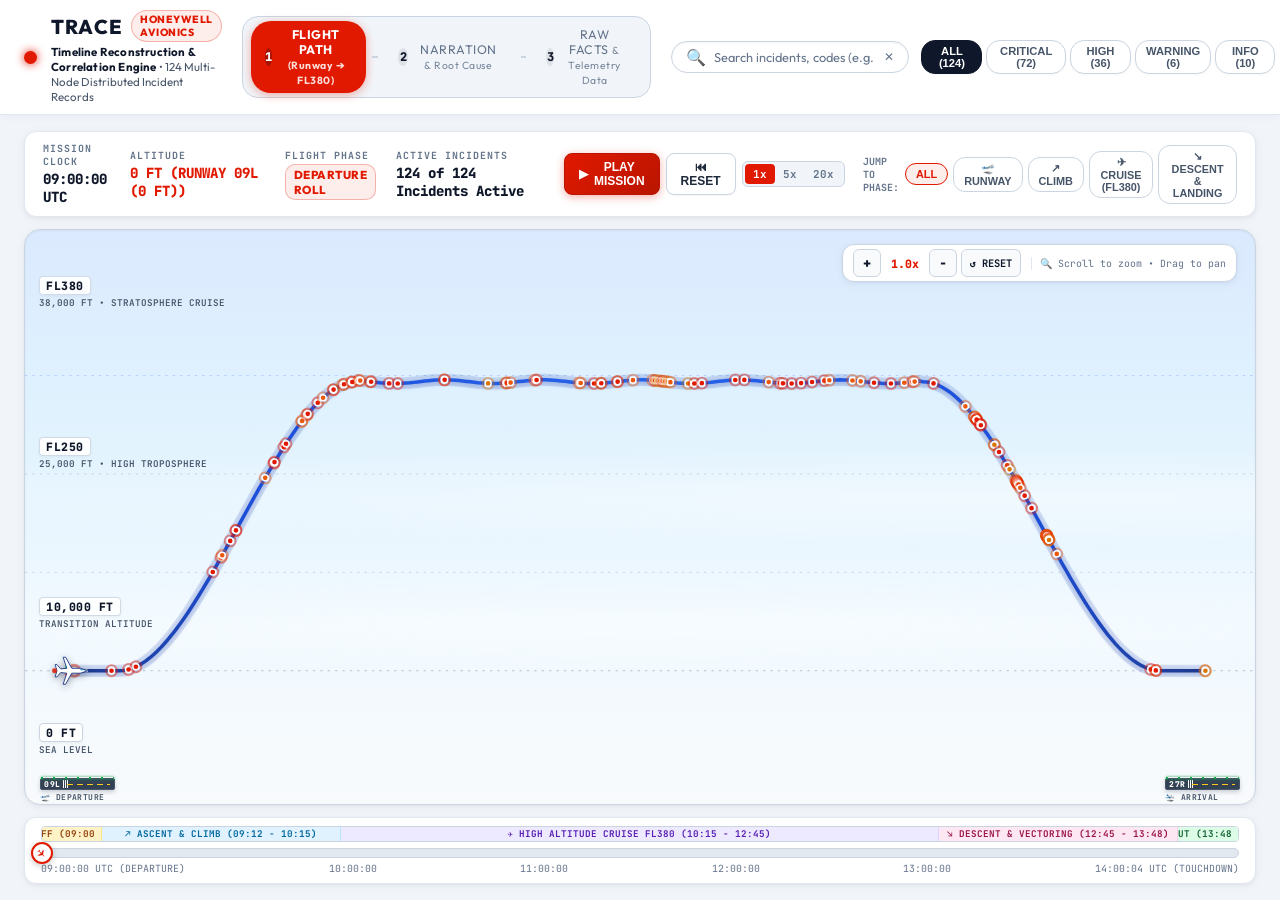
==== commit 71ed1078: "visualization bug fixes" ====
--- a/Visualization/index.html
+++ b/Visualization/index.html
@@ -3,7 +3,7 @@
 <head>
   <meta charset="UTF-8">
   <meta name="viewport" content="width=device-width, initial-scale=1.0">
-  <title>TRACE — Avionics Black Box Forensic Tape &amp; Infinite Zoom Storyboard</title>
+  <title>TRACE — Timeline Reconstruction and Correlation Engine | Honeywell Avionics</title>
   <link rel="preconnect" href="https://fonts.googleapis.com">
   <link rel="preconnect" href="https://fonts.gstatic.com" crossorigin>
   <link href="https://fonts.googleapis.com/css2?family=JetBrains+Mono:ital,wght@0,400;0,600;0,700;1,400&family=Outfit:wght@300;400;500;600;700;800;900&display=swap" rel="stylesheet">
@@ -16,8 +16,8 @@
     <div class="brand-zone">
       <div class="pulse-beacon"></div>
       <div class="brand-titles">
-        <h1 class="brand-name">TRACE <span class="edition-pill">BLACK BOX STORYBOARD</span></h1>
-        <p class="brand-caption">Flight Day 2032-06-18 • 124 Multi-Node Distributed Incident Records</p>
+        <h1 class="brand-name">TRACE <span class="edition-pill">HONEYWELL AVIONICS</span></h1>
+        <p class="brand-caption"><strong class="brand-acronym-expansion">Timeline Reconstruction &amp; Correlation Engine</strong> • 124 Multi-Node Distributed Incident Records</p>
       </div>
     </div>
 
@@ -50,8 +50,9 @@
       <div class="filter-pills">
         <button class="filter-chip active" data-filter="all">ALL (124)</button>
         <button class="filter-chip chip-crit" data-filter="CRITICAL">CRITICAL (72)</button>
+        <button class="filter-chip chip-high" data-filter="HIGH">HIGH (36)</button>
         <button class="filter-chip chip-warn" data-filter="WARNING">WARNING (6)</button>
-        <button class="filter-chip chip-rout" data-filter="ROUTINE">ROUTINE (46)</button>
+        <button class="filter-chip chip-info" data-filter="INFORMATIONAL">INFO (10)</button>
       </div>
     </div>
   </header>
@@ -126,9 +127,9 @@
             <span class="alt-step-marker">10,000 FT</span>
             <span class="alt-step-desc">TRANSITION ALTITUDE</span>
           </div>
-          <div class="alt-step" style="bottom: 8%;">
+          <div class="alt-step alt-step-0ft">
             <span class="alt-step-marker">0 FT</span>
-            <span class="alt-step-desc">SEA LEVEL • RUNWAYS 09L / 27R</span>
+            <span class="alt-step-desc">SEA LEVEL</span>
           </div>
         </div>
 
@@ -185,13 +186,13 @@
         <!-- INTERACTIVE SVG TRAJECTORY & INCIDENT BEACONS -->
         <svg class="flight-trajectory-svg" id="flight-trajectory-svg" preserveAspectRatio="xMidYMid meet" viewBox="0 0 2000 600">
           <defs>
-            <!-- Glowing Trajectory Gradient -->
+            <!-- Deep Aerospace Trajectory Ribbon Gradient (High Contrast on Light Sky) -->
             <linearGradient id="traj-grad" x1="0%" y1="0%" x2="100%" y2="0%">
-              <stop offset="0%" stop-color="#38bdf8" stop-opacity="0.9" />
-              <stop offset="15%" stop-color="#00f5d4" stop-opacity="0.95" />
-              <stop offset="50%" stop-color="#38bdf8" stop-opacity="1" />
-              <stop offset="85%" stop-color="#818cf8" stop-opacity="0.95" />
-              <stop offset="100%" stop-color="#38bdf8" stop-opacity="0.9" />
+              <stop offset="0%" stop-color="#1e3a8a" stop-opacity="1" />
+              <stop offset="15%" stop-color="#1d4ed8" stop-opacity="1" />
+              <stop offset="50%" stop-color="#2563eb" stop-opacity="1" />
+              <stop offset="85%" stop-color="#1d4ed8" stop-opacity="1" />
+              <stop offset="100%" stop-color="#1e3a8a" stop-opacity="1" />
             </linearGradient>
 
             <!-- Altitude Horizon Guides Pattern -->
@@ -207,8 +208,22 @@
                 <feMergeNode in="SourceGraphic" />
               </feMerge>
             </filter>
+            <filter id="glow-high" x="-50%" y="-50%" width="200%" height="200%">
+              <feGaussianBlur in="SourceGraphic" stdDeviation="5.5" result="blur" />
+              <feMerge>
+                <feMergeNode in="blur" />
+                <feMergeNode in="SourceGraphic" />
+              </feMerge>
+            </filter>
             <filter id="glow-warn" x="-50%" y="-50%" width="200%" height="200%">
               <feGaussianBlur in="SourceGraphic" stdDeviation="5" result="blur" />
+              <feMerge>
+                <feMergeNode in="blur" />
+                <feMergeNode in="SourceGraphic" />
+              </feMerge>
+            </filter>
+            <filter id="glow-info" x="-50%" y="-50%" width="200%" height="200%">
+              <feGaussianBlur in="SourceGraphic" stdDeviation="4.5" result="blur" />
               <feMerge>
                 <feMergeNode in="blur" />
                 <feMergeNode in="SourceGraphic" />
@@ -573,6 +588,9 @@
     </div>
   </div>
 
+  <!-- COCKPIT TOAST NOTIFICATION -->
+  <div id="cockpit-toast" class="cockpit-toast" aria-live="polite"></div>
+
   <!-- LOAD COMPILED DATASET -->
   <script src="viz_data.js"></script>
   <!-- LOAD BLACK BOX STORYBOARD LOGIC -->
--- a/Visualization/styles.css
+++ b/Visualization/styles.css
@@ -1,35 +1,50 @@
 /* ==============================================================================
-   TRACE — BLACK BOX FLIGHT TAPE & INFINITE ZOOM STORYBOARD (STYLESHEET)
-   Zero-Plot / Pure Interactive Storyboard Aesthetic
+   TRACE — TIMELINE RECONSTRUCTION AND CORRELATION ENGINE (HONEYWELL AVIONICS)
+   Honeywell Aerospace High-Precision Light Theme (White / Honeywell Red / Cobalt)
    ============================================================================== */
 
 :root {
-  --bg-space: #070a11;
-  --bg-surface: #0d121f;
-  --bg-panel: rgba(18, 24, 38, 0.85);
-  --bg-card: rgba(22, 30, 48, 0.7);
-  --bg-card-hover: rgba(30, 42, 68, 0.95);
+  /* Honeywell Core Aerospace Palette */
+  --honeywell-red: #e11900;
+  --honeywell-red-dark: #b91500;
+  --honeywell-red-dim: rgba(225, 25, 0, 0.08);
+  --honeywell-red-border: rgba(225, 25, 0, 0.28);
+  --honeywell-red-glow: 0 0 16px rgba(225, 25, 0, 0.35);
+
+  /* Light Theme Surfaces */
+  --bg-space: #f1f5f9;              /* Slate 100 backdrop */
+  --bg-surface: #ffffff;            /* Pure white primary surface */
+  --bg-panel: #ffffff;              /* Crisp white panel */
+  --bg-card: #ffffff;               /* Crisp card */
+  --bg-card-hover: #f8fafc;         /* Soft hover highlight */
   
-  --border-glass: rgba(255, 255, 255, 0.08);
-  --border-focus: #38bdf8;
-  --border-glow-cyan: 0 0 25px rgba(56, 189, 248, 0.25);
+  --border-glass: #e2e8f0;          /* Subtle Slate 200 border */
+  --border-focus: var(--honeywell-red);
+  --border-glow-cyan: 0 0 0 3px rgba(225, 25, 0, 0.15);
   
-  --cyan: #38bdf8;
-  --cyan-dim: rgba(56, 189, 248, 0.15);
-  --blue: #3b82f6;
-  --purple: #a855f7;
-  --purple-dim: rgba(168, 85, 247, 0.15);
-  --critical: #f43f5e;
-  --critical-dim: rgba(244, 63, 94, 0.18);
-  --warning: #f59e0b;
-  --warning-dim: rgba(245, 158, 11, 0.18);
-  --routine: #10b981;
-  --routine-dim: rgba(16, 185, 129, 0.18);
-
-  --text-bright: #ffffff;
-  --text-main: #e2e8f0;
-  --text-muted: #94a3b8;
-  --text-dim: #64748b;
+  /* Status & Severity Accents (Honeywell Aerospace Standard) */
+  --critical: #e11900;              /* Honeywell Red */
+  --critical-dim: rgba(225, 25, 0, 0.1);
+  --high: #ea580c;                  /* Aerospace Orange 600 */
+  --high-dim: rgba(234, 88, 12, 0.1);
+  --warning: #d97706;               /* Amber 600 */
+  --warning-dim: rgba(217, 119, 6, 0.1);
+  --info: #0284c7;                  /* Sky Blue 600 */
+  --info-dim: rgba(2, 132, 199, 0.1);
+  --routine: #059669;               /* Emerald 600 */
+  --routine-dim: rgba(5, 150, 105, 0.1);
+
+  --blue: #1d4ed8;                  /* Cobalt Blue 700 */
+  --cyan: #0284c7;                  /* Aviation Link Cyan */
+  --cyan-dim: rgba(2, 132, 199, 0.1);
+  --purple: #7c3aed;                /* Violet 600 */
+  --purple-dim: rgba(124, 58, 237, 0.1);
+
+  /* Typography Colors (High Contrast on White) */
+  --text-bright: #0f172a;           /* Slate 900 */
+  --text-main: #1e293b;             /* Slate 800 */
+  --text-muted: #475569;            /* Slate 600 */
+  --text-dim: #64748b;              /* Slate 500 */
 
   --font-sans: 'Outfit', -apple-system, BlinkMacSystemFont, sans-serif;
   --font-mono: 'JetBrains Mono', monospace;
@@ -37,7 +52,12 @@
   --radius-xs: 4px;
   --radius-sm: 8px;
   --radius-md: 12px;
-  --radius-lg: 18px;
+  --radius-lg: 16px;
+
+  /* Crisp Aerospace Elevations */
+  --shadow-card: 0 2px 10px rgba(15, 23, 42, 0.05), 0 1px 3px rgba(15, 23, 42, 0.04);
+  --shadow-elevated: 0 10px 28px rgba(15, 23, 42, 0.09), 0 2px 6px rgba(15, 23, 42, 0.05);
+  --shadow-hud: 0 12px 35px rgba(15, 23, 42, 0.14), 0 0 20px rgba(225, 25, 0, 0.12);
 }
 
 * {
@@ -49,9 +69,9 @@
 body.avionics-storyboard {
   background-color: var(--bg-space);
   background-image: 
-    radial-gradient(ellipse at 15% 10%, rgba(56, 189, 248, 0.05) 0%, transparent 50%),
-    radial-gradient(ellipse at 85% 90%, rgba(168, 85, 247, 0.05) 0%, transparent 50%),
-    linear-gradient(to bottom, rgba(13, 18, 31, 0.8), rgba(7, 10, 17, 0.98));
+    radial-gradient(ellipse at 15% 10%, rgba(225, 25, 0, 0.025) 0%, transparent 50%),
+    radial-gradient(ellipse at 85% 90%, rgba(29, 78, 216, 0.03) 0%, transparent 50%),
+    linear-gradient(to bottom, #f8fafc, #f1f5f9);
   color: var(--text-main);
   font-family: var(--font-sans);
   height: 100vh;
@@ -62,11 +82,10 @@
 }
 
 /* --------------------------------------------------------------------------
-   1. TOP COCKPIT BAR & SEMANTIC ZOOM STEPPER
+   1. TOP COCKPIT BAR & SEMANTIC ZOOM STEPPER (HONEYWELL BRANDED)
    -------------------------------------------------------------------------- */
 .cockpit-bar {
-  background: rgba(13, 18, 31, 0.92);
-  backdrop-filter: blur(16px);
+  background: #ffffff;
   border-bottom: 1px solid var(--border-glass);
   padding: 10px 24px;
   display: flex;
@@ -75,6 +94,7 @@
   gap: 20px;
   z-index: 100;
   flex-shrink: 0;
+  box-shadow: 0 2px 8px rgba(15, 23, 42, 0.04);
 }
 
 .brand-zone {
@@ -84,24 +104,31 @@
 }
 
 .pulse-beacon {
-  width: 14px;
-  height: 14px;
+  width: 13px;
+  height: 13px;
   border-radius: 50%;
-  background: var(--cyan);
-  box-shadow: 0 0 12px var(--cyan);
+  background: var(--honeywell-red);
+  box-shadow: 0 0 10px var(--honeywell-red);
   animation: beacon-pulse 2s infinite ease-in-out;
+  flex-shrink: 0;
 }
 
 @keyframes beacon-pulse {
-  0% { transform: scale(0.9); opacity: 0.8; }
-  50% { transform: scale(1.15); opacity: 1; box-shadow: 0 0 20px var(--cyan); }
-  100% { transform: scale(0.9); opacity: 0.8; }
+  0% { transform: scale(0.92); opacity: 0.85; }
+  50% { transform: scale(1.18); opacity: 1; box-shadow: 0 0 16px var(--honeywell-red); }
+  100% { transform: scale(0.92); opacity: 0.85; }
+}
+
+.brand-titles {
+  display: flex;
+  flex-direction: column;
+  gap: 2px;
 }
 
 .brand-name {
   font-size: 1.25rem;
   font-weight: 800;
-  letter-spacing: 1.5px;
+  letter-spacing: 1.2px;
   color: var(--text-bright);
   display: flex;
   align-items: center;
@@ -110,12 +137,13 @@
 
 .edition-pill {
   font-size: 0.65rem;
-  background: var(--cyan-dim);
-  color: var(--cyan);
-  border: 1px solid rgba(56, 189, 248, 0.35);
+  background: var(--honeywell-red-dim);
+  color: var(--honeywell-red);
+  border: 1px solid var(--honeywell-red-border);
   padding: 2px 8px;
   border-radius: 20px;
   letter-spacing: 0.5px;
+  font-weight: 800;
 }
 
 .brand-caption {
@@ -123,12 +151,18 @@
   color: var(--text-muted);
 }
 
+.brand-acronym-expansion {
+  font-weight: 700;
+  color: #0f172a;
+  letter-spacing: 0.2px;
+}
+
 /* SEMANTIC ZOOM STEPPER (BREADCRUMB) */
 .zoom-stepper {
   display: flex;
   align-items: center;
-  background: rgba(22, 30, 48, 0.7);
-  border: 1px solid var(--border-glass);
+  background: #f1f5f9;
+  border: 1px solid #cbd5e1;
   padding: 4px 8px;
   border-radius: var(--radius-lg);
   gap: 6px;
@@ -149,22 +183,23 @@
 }
 
 .step-btn:hover {
-  color: var(--text-main);
-  background: rgba(255, 255, 255, 0.05);
+  color: var(--text-bright);
+  background: #ffffff;
 }
 
 .step-btn.active {
-  background: var(--cyan);
-  color: var(--bg-space);
-  font-weight: 700;
-  box-shadow: 0 0 16px rgba(56, 189, 248, 0.4);
+  background: var(--honeywell-red);
+  color: #ffffff;
+  font-weight: 700;
+  box-shadow: 0 2px 10px rgba(225, 25, 0, 0.35);
 }
 
 .step-btn .step-num {
   font-family: var(--font-mono);
   font-weight: 800;
   font-size: 0.75rem;
-  background: rgba(0, 0, 0, 0.2);
+  background: rgba(0, 0, 0, 0.08);
+  color: var(--text-bright);
   width: 18px;
   height: 18px;
   border-radius: 50%;
@@ -174,8 +209,8 @@
 }
 
 .step-btn.active .step-num {
-  background: rgba(0, 0, 0, 0.4);
-  color: #fff;
+  background: rgba(0, 0, 0, 0.25);
+  color: #ffffff;
 }
 
 .step-btn .step-text {
@@ -185,13 +220,13 @@
 
 .step-btn .subtext {
   font-size: 0.65rem;
-  opacity: 0.8;
+  opacity: 0.85;
 }
 
 .step-connector {
   width: 14px;
   height: 2px;
-  background: var(--border-glass);
+  background: #cbd5e1;
 }
 
 /* SEARCH & CHIPS */
@@ -204,18 +239,19 @@
 .omni-search-wrapper {
   display: flex;
   align-items: center;
-  background: rgba(22, 30, 48, 0.8);
-  border: 1px solid var(--border-glass);
+  background: #ffffff;
+  border: 1px solid #cbd5e1;
   border-radius: 20px;
   padding: 5px 14px;
   width: 280px;
   gap: 8px;
   transition: all 0.2s ease;
+  box-shadow: inset 0 1px 2px rgba(15, 23, 42, 0.04);
 }
 
 .omni-search-wrapper:focus-within {
-  border-color: var(--cyan);
-  box-shadow: var(--border-glow-cyan);
+  border-color: var(--honeywell-red);
+  box-shadow: 0 0 0 3px rgba(225, 25, 0, 0.12);
   width: 330px;
 }
 
@@ -229,6 +265,10 @@
   outline: none;
 }
 
+.omni-search-wrapper input::placeholder {
+  color: var(--text-dim);
+}
+
 .btn-clear-search {
   background: none;
   border: none;
@@ -237,37 +277,73 @@
   font-size: 0.75rem;
 }
 
+.btn-clear-search:hover {
+  color: var(--honeywell-red);
+}
+
 .filter-pills {
   display: flex;
   gap: 4px;
 }
 
 .filter-chip {
-  background: rgba(22, 30, 48, 0.6);
-  border: 1px solid var(--border-glass);
+  background: #ffffff;
+  border: 1px solid #cbd5e1;
   color: var(--text-muted);
   font-size: 0.7rem;
-  font-weight: 600;
+  font-weight: 700;
   padding: 4px 10px;
   border-radius: 14px;
   cursor: pointer;
   transition: all 0.2s ease;
+  box-shadow: 0 1px 2px rgba(15, 23, 42, 0.03);
 }
 
 .filter-chip:hover {
   color: var(--text-bright);
-  background: rgba(30, 42, 68, 0.8);
+  background: #f8fafc;
+  border-color: #94a3b8;
 }
 
 .filter-chip.active {
-  background: var(--blue);
-  color: #fff;
-  border-color: var(--cyan);
-}
-
-.filter-chip.chip-crit.active { background: var(--critical); border-color: #fda4af; }
-.filter-chip.chip-warn.active { background: var(--warning); border-color: #fde68a; }
-.filter-chip.chip-rout.active { background: var(--routine); border-color: #a7f3d0; }
+  background: #0f172a;
+  color: #ffffff;
+  border-color: #0f172a;
+}
+
+.filter-chip.chip-crit.active {
+  background: var(--honeywell-red);
+  color: #ffffff;
+  border-color: var(--honeywell-red);
+  box-shadow: 0 2px 8px rgba(225, 25, 0, 0.35);
+}
+
+.filter-chip.chip-high.active {
+  background: var(--high);
+  color: #ffffff;
+  border-color: var(--high);
+  box-shadow: 0 2px 8px rgba(234, 88, 12, 0.3);
+}
+
+.filter-chip.chip-warn.active {
+  background: var(--warning);
+  color: #ffffff;
+  border-color: var(--warning);
+  box-shadow: 0 2px 8px rgba(217, 119, 6, 0.3);
+}
+
+.filter-chip.chip-info.active {
+  background: var(--info);
+  color: #ffffff;
+  border-color: var(--info);
+  box-shadow: 0 2px 8px rgba(2, 132, 199, 0.3);
+}
+
+.filter-chip.chip-rout.active {
+  background: var(--routine);
+  color: #ffffff;
+  border-color: var(--routine);
+}
 
 /* --------------------------------------------------------------------------
    2. MAIN INFINITE ZOOM CANVAS VIEWPORT
@@ -285,11 +361,11 @@
   display: flex;
   flex-direction: column;
   opacity: 0;
-  transform: translateY(18px);
+  transform: translateY(14px);
   pointer-events: none;
   visibility: hidden;
-  transition: opacity 0.28s cubic-bezier(0.16, 1, 0.3, 1), transform 0.28s cubic-bezier(0.16, 1, 0.3, 1);
-  padding: 18px 24px;
+  transition: opacity 0.25s cubic-bezier(0.16, 1, 0.3, 1), transform 0.25s cubic-bezier(0.16, 1, 0.3, 1);
+  padding: 16px 24px;
 }
 
 .zoom-level.active {
@@ -307,13 +383,13 @@
   align-items: center;
   justify-content: space-between;
   gap: 16px;
-  background: rgba(18, 24, 38, 0.85);
+  background: #ffffff;
   border: 1px solid var(--border-glass);
   border-radius: var(--radius-md);
   padding: 10px 18px;
   margin-bottom: 12px;
   flex-shrink: 0;
-  backdrop-filter: blur(14px);
+  box-shadow: var(--shadow-card);
 }
 
 .hud-left-group {
@@ -344,17 +420,16 @@
 }
 
 .hud-gauge-val.cyan-glow {
-  color: var(--cyan);
-  text-shadow: 0 0 10px rgba(56, 189, 248, 0.4);
+  color: var(--honeywell-red);
 }
 
 .hud-gauge-val.phase-pill {
   font-family: var(--font-sans);
   font-size: 0.72rem;
   font-weight: 800;
-  background: rgba(56, 189, 248, 0.15);
-  color: var(--cyan);
-  border: 1px solid rgba(56, 189, 248, 0.4);
+  background: var(--honeywell-red-dim);
+  color: var(--honeywell-red);
+  border: 1px solid var(--honeywell-red-border);
   padding: 2px 8px;
   border-radius: 10px;
   letter-spacing: 0.5px;
@@ -373,8 +448,8 @@
 }
 
 .flight-btn {
-  background: rgba(30, 42, 68, 0.8);
-  border: 1px solid var(--border-glass);
+  background: #ffffff;
+  border: 1px solid #cbd5e1;
   color: var(--text-main);
   font-size: 0.75rem;
   font-weight: 700;
@@ -385,29 +460,30 @@
   align-items: center;
   gap: 6px;
   transition: all 0.2s ease;
+  box-shadow: 0 1px 2px rgba(15, 23, 42, 0.04);
 }
 
 .flight-btn:hover {
-  background: var(--blue);
-  color: #fff;
-  border-color: var(--cyan);
-  box-shadow: 0 0 15px rgba(56, 189, 248, 0.3);
+  background: #f8fafc;
+  color: var(--text-bright);
+  border-color: #94a3b8;
 }
 
 .flight-btn.primary-pulse {
-  background: linear-gradient(135deg, #0284c7, #2563eb);
-  color: #fff;
-  border-color: var(--cyan);
+  background: linear-gradient(135deg, #e11900, #b91500);
+  color: #ffffff;
+  border-color: #b91500;
+  box-shadow: 0 2px 8px rgba(225, 25, 0, 0.35);
 }
 
 .flight-btn.primary-pulse:hover {
-  background: linear-gradient(135deg, #0369a1, #1d4ed8);
+  background: linear-gradient(135deg, #c41400, #9f1200);
 }
 
 .speed-toggle-group {
   display: flex;
-  background: rgba(22, 30, 48, 0.9);
-  border: 1px solid var(--border-glass);
+  background: #f1f5f9;
+  border: 1px solid #cbd5e1;
   border-radius: 6px;
   padding: 2px;
 }
@@ -425,8 +501,8 @@
 }
 
 .speed-btn.active {
-  background: var(--cyan);
-  color: #070a11;
+  background: var(--honeywell-red);
+  color: #ffffff;
 }
 
 .phase-jump-deck {
@@ -443,8 +519,8 @@
 }
 
 .phase-jump-btn {
-  background: rgba(22, 30, 48, 0.6);
-  border: 1px solid var(--border-glass);
+  background: #ffffff;
+  border: 1px solid #cbd5e1;
   color: var(--text-muted);
   font-size: 0.68rem;
   font-weight: 600;
@@ -455,27 +531,28 @@
 }
 
 .phase-jump-btn:hover {
-  background: rgba(30, 42, 68, 0.9);
+  background: #f8fafc;
   color: var(--text-bright);
 }
 
 .phase-jump-btn.active {
-  background: rgba(56, 189, 248, 0.2);
-  color: var(--cyan);
-  border-color: var(--cyan);
+  background: var(--honeywell-red-dim);
+  color: var(--honeywell-red);
+  border-color: var(--honeywell-red);
+  font-weight: 700;
 }
 
 /* --------------------------------------------------------------------------
-   FLIGHT CANVAS VIEWPORT & AEROSPACE SKY
+   FLIGHT CANVAS VIEWPORT & AEROSPACE DAYLIGHT SKY
    -------------------------------------------------------------------------- */
 .flight-canvas-viewport {
   flex: 1;
   position: relative;
-  background: linear-gradient(180deg, #050914 0%, #081124 35%, #0d1935 70%, #060912 100%);
-  border: 1px solid var(--border-glass);
+  background: linear-gradient(180deg, #dbeafe 0%, #e0f2fe 32%, #f0f9ff 68%, #f8fafc 100%);
+  border: 1px solid #cbd5e1;
   border-radius: var(--radius-lg);
   overflow: hidden;
-  box-shadow: inset 0 0 80px rgba(0, 0, 0, 0.7);
+  box-shadow: inset 0 1px 3px rgba(15, 23, 42, 0.05), var(--shadow-card);
   user-select: none;
 }
 
@@ -488,12 +565,11 @@
   align-items: center;
   gap: 10px;
   z-index: 25;
-  background: rgba(13, 18, 31, 0.88);
-  backdrop-filter: blur(14px);
-  border: 1px solid var(--border-glass);
+  background: #ffffff;
+  border: 1px solid #cbd5e1;
   border-radius: var(--radius-md);
   padding: 4px 10px;
-  box-shadow: 0 4px 15px rgba(0, 0, 0, 0.6);
+  box-shadow: var(--shadow-card);
 }
 
 .zoom-btn-group {
@@ -503,8 +579,8 @@
 }
 
 .zoom-tool-btn {
-  background: rgba(255, 255, 255, 0.08);
-  border: 1px solid var(--border-glass);
+  background: #f8fafc;
+  border: 1px solid #cbd5e1;
   color: var(--text-bright);
   font-family: var(--font-mono);
   font-size: 0.85rem;
@@ -520,9 +596,9 @@
 }
 
 .zoom-tool-btn:hover {
-  background: var(--blue);
-  color: #fff;
-  border-color: var(--cyan);
+  background: var(--honeywell-red);
+  color: #ffffff;
+  border-color: var(--honeywell-red);
 }
 
 .zoom-tool-btn.reset {
@@ -536,7 +612,7 @@
   font-family: var(--font-mono);
   font-size: 0.72rem;
   font-weight: 800;
-  color: var(--cyan);
+  color: var(--honeywell-red);
   padding: 0 6px;
 }
 
@@ -544,7 +620,7 @@
   font-family: var(--font-mono);
   font-size: 0.62rem;
   color: var(--text-dim);
-  border-left: 1px solid var(--border-glass);
+  border-left: 1px solid #e2e8f0;
   padding-left: 8px;
 }
 
@@ -552,61 +628,73 @@
   position: absolute;
   top: 0;
   bottom: 0;
-  left: 20px;
-  width: 170px;
+  left: 14px;
+  width: auto;
   pointer-events: none;
-  z-index: 10;
+  z-index: 4; /* Strictly BEHIND flight trajectory and aircraft marker */
 }
 
 .alt-step {
   position: absolute;
   display: flex;
   flex-direction: column;
+  align-items: flex-start; /* Prevent stretching across runway or aircraft */
   gap: 1px;
+  width: fit-content;
 }
 
 .alt-step-marker {
   font-family: var(--font-mono);
   font-size: 0.72rem;
   font-weight: 800;
-  color: var(--cyan);
+  color: #0f172a;
   letter-spacing: 0.5px;
-  text-shadow: 0 0 8px rgba(56, 189, 248, 0.5);
+  background: rgba(255, 255, 255, 0.92);
+  border: 1px solid rgba(203, 213, 225, 0.85);
+  padding: 1px 6px;
+  border-radius: 4px;
+  display: inline-block;
+  box-shadow: 0 1px 3px rgba(15, 23, 42, 0.06);
+  width: fit-content;
 }
 
 .alt-step-desc {
   font-family: var(--font-mono);
   font-size: 0.58rem;
-  color: var(--text-dim);
+  color: var(--text-muted);
   font-weight: 600;
-}
-
-/* AMBIENT SKY & CLOUDS */
+  margin-top: 1px;
+  white-space: nowrap;
+}
+
+.alt-step-0ft {
+  bottom: 8.4%;
+  z-index: 4;
+}
+
+.alt-step-0ft .alt-step-marker {
+  background: rgba(255, 255, 255, 0.95);
+  border-color: #cbd5e1;
+  color: #0f172a;
+}
+
+/* AMBIENT SKY & DAYLIGHT CLOUDS */
 .sky-atmosphere-backdrop {
   position: absolute;
   inset: 0;
   pointer-events: none;
-  opacity: 0.6;
+  opacity: 0.7;
 }
 
 .stars-glimmer {
-  position: absolute;
-  inset: 0;
-  background-image: 
-    radial-gradient(1px 1px at 20% 15%, #fff 100%, transparent),
-    radial-gradient(1px 1px at 45% 10%, #fff 100%, transparent),
-    radial-gradient(1.5px 1.5px at 70% 20%, #fff 100%, transparent),
-    radial-gradient(1px 1px at 85% 12%, #fff 100%, transparent),
-    radial-gradient(1px 1px at 35% 25%, #94a3b8 100%, transparent),
-    radial-gradient(1px 1px at 60% 8%, #94a3b8 100%, transparent);
-  background-size: 100% 100%;
+  display: none; /* Replaced with clean daylight gradient */
 }
 
 .cloud-layer {
   position: absolute;
   width: 200%;
-  height: 90px;
-  background: radial-gradient(ellipse at 50% 50%, rgba(255, 255, 255, 0.05) 0%, transparent 70%);
+  height: 100px;
+  background: radial-gradient(ellipse at 50% 50%, rgba(255, 255, 255, 0.6) 0%, transparent 70%);
   pointer-events: none;
 }
 
@@ -628,13 +716,12 @@
 }
 
 /* RUNWAY GRAPHICS */
-/* MINIMAL SLEEK RUNWAYS (VERY SMALL AS REQUESTED) */
 .runway-zone {
   position: absolute;
-  bottom: 8px;
+  bottom: 6px;
   width: 75px;
-  height: 22px;
-  z-index: 5;
+  height: 20px;
+  z-index: 3;
   pointer-events: none;
 }
 
@@ -649,13 +736,13 @@
 .runway-tarmac {
   width: 100%;
   height: 12px;
-  background: #111827;
-  border: 1px solid rgba(255, 255, 255, 0.2);
+  background: #334155;
+  border: 1px solid #475569;
   border-radius: 2px;
   position: relative;
   display: flex;
   align-items: center;
-  box-shadow: 0 2px 6px rgba(0, 0, 0, 0.8);
+  box-shadow: 0 2px 4px rgba(15, 23, 42, 0.2);
 }
 
 .runway-threshold {
@@ -670,7 +757,7 @@
   font-family: var(--font-mono);
   font-size: 0.5rem;
   font-weight: 800;
-  color: #38bdf8;
+  color: #ffffff;
   letter-spacing: 0.5px;
 }
 
@@ -685,7 +772,7 @@
   left: 26px;
   right: 4px;
   height: 1px;
-  background: repeating-linear-gradient(90deg, #fef08a, #fef08a 6px, transparent 6px, transparent 10px);
+  background: repeating-linear-gradient(90deg, #facc15, #facc15 6px, transparent 6px, transparent 10px);
 }
 
 .runway-edge-lights {
@@ -694,8 +781,8 @@
   left: 0;
   right: 0;
   height: 2px;
-  background: repeating-linear-gradient(90deg, #22c55e, #22c55e 2px, transparent 2px, transparent 12px);
-  box-shadow: 0 0 4px #22c55e;
+  background: repeating-linear-gradient(90deg, #16a34a, #16a34a 2px, transparent 2px, transparent 12px);
+  box-shadow: 0 0 3px #16a34a;
 }
 
 .runway-caption {
@@ -722,28 +809,31 @@
   inset: 0;
   width: 100%;
   height: 100%;
-  z-index: 8;
+  z-index: 10; /* In front of altitude elevation axis */
   overflow: visible;
 }
 
 .svg-alt-guide {
-  stroke: rgba(255, 255, 255, 0.06);
+  stroke: #94a3b8;
   stroke-width: 1;
   stroke-dasharray: 4, 8;
+  opacity: 0.6;
 }
 
 .fl380-line {
-  stroke: rgba(56, 189, 248, 0.15);
+  stroke: #3b82f6;
+  opacity: 0.45;
 }
 
 .ground-line {
-  stroke: rgba(255, 255, 255, 0.15);
+  stroke: #64748b;
+  opacity: 0.65;
 }
 
 .trajectory-glow-underlay {
   fill: none;
-  stroke: rgba(56, 189, 248, 0.22);
-  stroke-width: 10;
+  stroke: rgba(30, 64, 175, 0.15);
+  stroke-width: 12;
   stroke-linecap: round;
   stroke-linejoin: round;
   vector-effect: non-scaling-stroke;
@@ -755,36 +845,43 @@
   stroke-width: 3.5;
   stroke-linecap: round;
   stroke-linejoin: round;
-  filter: drop-shadow(0 0 8px rgba(56, 189, 248, 0.6));
+  filter: drop-shadow(0 2px 4px rgba(30, 64, 175, 0.35));
   vector-effect: non-scaling-stroke;
 }
 
 .trajectory-traveled-path {
   fill: none;
-  stroke: #ffffff;
-  stroke-width: 3;
-  stroke-dasharray: 4, 6;
-  opacity: 0.7;
+  stroke: var(--honeywell-red);
+  stroke-width: 3.2;
+  stroke-dasharray: 5, 5;
+  opacity: 0.95;
   vector-effect: non-scaling-stroke;
 }
 
-/* INCIDENT BEACONS & DOTS ON SVG (ZERO JIGGLE / ZERO FLICKER) */
+/* INCIDENT BEACONS PINNED DIRECTLY ON THE TRAJECTORY LINE */
 .incident-dot-group {
-  pointer-events: none; /* Managed by high-precision cursor proximity engine */
-}
-
-/* ZERO transform on hover - absolute geometric stability */
+  pointer-events: auto;
+  cursor: pointer;
+}
+
+.incident-hit-target {
+  pointer-events: auto;
+  cursor: pointer;
+}
+
+.incident-dot-group:hover .incident-beacon-core,
 .incident-dot-group.hovered .incident-beacon-core,
 .incident-dot-group.selected-active .incident-beacon-core {
   fill: #ffffff !important;
-  stroke: var(--cyan) !important;
+  stroke: var(--honeywell-red) !important;
   stroke-width: 2.5px !important;
-  filter: drop-shadow(0 0 12px #38bdf8) !important;
-}
-
+  filter: drop-shadow(0 0 8px rgba(225, 25, 0, 0.65)) !important;
+}
+
+.incident-dot-group:hover .incident-beacon-halo,
 .incident-dot-group.hovered .incident-beacon-halo,
 .incident-dot-group.selected-active .incident-beacon-halo {
-  stroke: #ffffff !important;
+  stroke: var(--honeywell-red) !important;
   stroke-width: 3px !important;
   opacity: 0.95;
   animation: beacon-ping 1.4s cubic-bezier(0, 0, 0.2, 1) infinite;
@@ -794,7 +891,7 @@
   transform-box: fill-box;
   transform-origin: center;
   pointer-events: none !important;
-  opacity: 0.35;
+  opacity: 0.45;
   vector-effect: non-scaling-stroke;
 }
 
@@ -812,59 +909,79 @@
 }
 
 .incident-dot-group.critical .incident-beacon-core {
-  fill: var(--critical);
-  filter: url(#glow-crit);
+  fill: var(--honeywell-red);
+}
+
+.incident-dot-group.high .incident-beacon-core {
+  fill: var(--high);
 }
 
 .incident-dot-group.warning .incident-beacon-core {
   fill: var(--warning);
-  filter: url(#glow-warn);
+}
+
+.incident-dot-group.informational .incident-beacon-core,
+.incident-dot-group.info .incident-beacon-core {
+  fill: var(--info);
 }
 
 .incident-dot-group.routine .incident-beacon-core {
   fill: var(--routine);
-  filter: url(#glow-rout);
+}
+
+.incident-dot-group.active-aircraft-proximity .incident-beacon-halo {
+  stroke: var(--honeywell-red) !important;
+  stroke-width: 3px !important;
+  animation: proximity-radar-ping 1.4s infinite ease-out;
+}
+
+@keyframes proximity-radar-ping {
+  0% { r: 10; opacity: 1; stroke-width: 3; }
+  60% { r: 26; opacity: 0.1; stroke-width: 1; }
+  100% { r: 10; opacity: 0; }
 }
 
 .incident-dot-group.dimmed {
-  opacity: 0.12;
+  opacity: 0.14;
 }
 
 .incident-dot-group.highlighted .incident-beacon-core {
-  fill: #fff !important;
-  stroke: var(--cyan) !important;
+  fill: #ffffff !important;
+  stroke: var(--honeywell-red) !important;
   stroke-width: 3 !important;
 }
 
 .incident-dot-group.highlighted .incident-beacon-halo {
-  stroke: #fff;
-}
-
-/* Incident label tag: only visible when hovered or selected, so labels never collide */
+  stroke: var(--honeywell-red);
+}
+
+/* Incident label tag: High contrast on light sky */
 .incident-dot-label {
   font-family: var(--font-mono);
   font-size: 11px;
   font-weight: 800;
-  fill: #ffffff;
+  fill: #0f172a;
   text-anchor: middle;
   pointer-events: none !important;
   opacity: 0;
   transition: opacity 0.15s ease;
-  text-shadow: 0 0 6px rgba(0, 0, 0, 0.95);
+  filter: drop-shadow(0 0 3px #ffffff) drop-shadow(0 0 6px #ffffff);
   user-select: none;
 }
 
+.incident-dot-group:hover .incident-dot-label,
 .incident-dot-group.hovered .incident-dot-label,
 .incident-dot-group.selected-active .incident-dot-label,
-.incident-dot-group.highlighted .incident-dot-label {
+.incident-dot-group.highlighted .incident-dot-label,
+.dots-auto-labels .incident-dot-label {
   opacity: 1;
 }
 
-/* THE AIRCRAFT MARKER GLYPH */
+/* THE AIRCRAFT MARKER GLYPH (HONEYWELL AERO WHITE / RED FIN) */
 .aircraft-marker {
   cursor: grab;
   transition: transform 0.15s ease-out;
-  filter: drop-shadow(0 4px 12px rgba(0, 0, 0, 0.8));
+  filter: drop-shadow(0 3px 6px rgba(15, 23, 42, 0.45));
 }
 
 .aircraft-marker:active {
@@ -872,8 +989,8 @@
 }
 
 .aircraft-body {
-  fill: #f8fafc;
-  stroke: #38bdf8;
+  fill: #ffffff;
+  stroke: #1e3a8a;
   stroke-width: 1.5;
 }
 
@@ -882,8 +999,8 @@
 }
 
 .jet-afterburner {
-  fill: #38bdf8;
-  opacity: 0.8;
+  fill: var(--honeywell-red);
+  opacity: 0.85;
   animation: afterburner-flicker 0.1s infinite alternate;
 }
 
@@ -904,27 +1021,26 @@
 
 @keyframes nav-flash {
   0% { opacity: 0.5; }
-  100% { opacity: 1; filter: drop-shadow(0 0 5px #22c55e); }
+  100% { opacity: 1; filter: drop-shadow(0 0 5px #16a34a); }
 }
 
 @keyframes strobe-flash {
   0%, 90% { opacity: 0; }
-  95%, 100% { opacity: 1; filter: drop-shadow(0 0 8px #fff); }
-}
-
-/* FLOATING RADAR HUD TOOLTIP (ZERO FLICKER) */
+  95%, 100% { opacity: 1; filter: drop-shadow(0 0 6px #fff); }
+}
+
+/* FLOATING RADAR HUD TOOLTIP (HONEYWELL WHITE & RED AESTHETIC) */
 .incident-hover-hud {
   position: absolute;
   display: none;
-  background: rgba(13, 18, 31, 0.96);
-  backdrop-filter: blur(18px);
-  border: 1px solid var(--cyan);
+  background: #ffffff;
+  border: 2px solid var(--honeywell-red);
   border-radius: var(--radius-md);
   padding: 12px 16px;
   width: 320px;
-  box-shadow: 0 12px 35px rgba(0, 0, 0, 0.8), 0 0 25px rgba(56, 189, 248, 0.35);
+  box-shadow: var(--shadow-hud);
   z-index: 50;
-  pointer-events: none !important; /* Never intercept mouse cursor to eliminate flicker */
+  pointer-events: none !important;
   transform: translate(-50%, calc(-100% - 16px));
   transition: opacity 0.15s ease;
 }
@@ -939,7 +1055,7 @@
   display: flex;
   align-items: center;
   justify-content: space-between;
-  border-bottom: 1px solid var(--border-glass);
+  border-bottom: 1px solid #e2e8f0;
   padding-bottom: 6px;
 }
 
@@ -947,14 +1063,14 @@
   font-family: var(--font-mono);
   font-size: 0.75rem;
   font-weight: 800;
-  color: var(--cyan);
+  color: var(--honeywell-red);
 }
 
 .hud-tooltip-cluster {
   font-family: var(--font-mono);
   font-size: 0.75rem;
   font-weight: 700;
-  color: #fff;
+  color: #0f172a;
 }
 
 .hud-tooltip-sev {
@@ -965,7 +1081,9 @@
 }
 
 .hud-tooltip-sev.critical { background: var(--critical-dim); color: var(--critical); border: 1px solid var(--critical); }
+.hud-tooltip-sev.high { background: var(--high-dim); color: var(--high); border: 1px solid var(--high); }
 .hud-tooltip-sev.warning { background: var(--warning-dim); color: var(--warning); border: 1px solid var(--warning); }
+.hud-tooltip-sev.informational, .hud-tooltip-sev.info { background: var(--info-dim); color: var(--info); border: 1px solid var(--info); }
 .hud-tooltip-sev.routine { background: var(--routine-dim); color: var(--routine); border: 1px solid var(--routine); }
 
 .hud-tooltip-body {
@@ -994,7 +1112,7 @@
 }
 
 .hud-tip-val.highlight {
-  color: #fff;
+  color: #0f172a;
   font-weight: 700;
 }
 
@@ -1006,7 +1124,7 @@
 }
 
 .hud-tooltip-footer {
-  border-top: 1px solid var(--border-glass);
+  border-top: 1px solid #e2e8f0;
   padding-top: 6px;
   margin-top: 2px;
 }
@@ -1014,7 +1132,7 @@
 .hud-tip-action {
   font-size: 0.68rem;
   font-weight: 800;
-  color: var(--cyan);
+  color: var(--honeywell-red);
   display: flex;
   align-items: center;
   gap: 4px;
@@ -1023,12 +1141,12 @@
 /* FLIGHT SCRUBBER TIMELINE DECK */
 .flight-scrubber-deck {
   margin-top: 12px;
-  background: rgba(18, 24, 38, 0.85);
+  background: #ffffff;
   border: 1px solid var(--border-glass);
   border-radius: var(--radius-md);
   padding: 8px 16px;
   flex-shrink: 0;
-  backdrop-filter: blur(14px);
+  box-shadow: var(--shadow-card);
 }
 
 .scrubber-phases-band {
@@ -1037,7 +1155,7 @@
   border-radius: 4px;
   overflow: hidden;
   margin-bottom: 6px;
-  border: 1px solid rgba(255, 255, 255, 0.08);
+  border: 1px solid #cbd5e1;
 }
 
 .phase-segment {
@@ -1053,16 +1171,16 @@
   text-overflow: ellipsis;
 }
 
-.seg-takeoff { background: rgba(245, 158, 11, 0.25); color: #fde68a; border-right: 1px solid rgba(245, 158, 11, 0.3); }
-.seg-climb { background: rgba(56, 189, 248, 0.25); color: #bae6fd; border-right: 1px solid rgba(56, 189, 248, 0.3); }
-.seg-cruise { background: rgba(99, 102, 241, 0.25); color: #c7d2fe; border-right: 1px solid rgba(99, 102, 241, 0.3); }
-.seg-descent { background: rgba(168, 85, 247, 0.25); color: #e9d5ff; border-right: 1px solid rgba(168, 85, 247, 0.3); }
-.seg-rollout { background: rgba(16, 185, 129, 0.25); color: #a7f3d0; }
+.seg-takeoff { background: #fef3c7; color: #92400e; border-right: 1px solid #fde68a; }
+.seg-climb { background: #e0f2fe; color: #0369a1; border-right: 1px solid #bae6fd; }
+.seg-cruise { background: #ede9fe; color: #5b21b6; border-right: 1px solid #ddd6fe; }
+.seg-descent { background: #fce7f3; color: #9d174d; border-right: 1px solid #fbcfe8; }
+.seg-rollout { background: #dcfce7; color: #166534; }
 
 .scrubber-interaction-bar {
   height: 10px;
-  background: rgba(22, 30, 48, 0.95);
-  border: 1px solid var(--border-glass);
+  background: #e2e8f0;
+  border: 1px solid #cbd5e1;
   border-radius: 5px;
   position: relative;
   cursor: pointer;
@@ -1074,9 +1192,9 @@
   top: 0;
   height: 100%;
   width: 0%;
-  background: linear-gradient(90deg, #38bdf8, #818cf8);
+  background: linear-gradient(90deg, #e11900, #ff4d36);
   border-radius: 5px;
-  box-shadow: 0 0 10px rgba(56, 189, 248, 0.5);
+  box-shadow: 0 0 8px rgba(225, 25, 0, 0.4);
 }
 
 .scrubber-plane-handle {
@@ -1087,12 +1205,12 @@
   width: 22px;
   height: 22px;
   background: #ffffff;
-  border: 2px solid var(--cyan);
+  border: 2px solid var(--honeywell-red);
   border-radius: 50%;
   display: flex;
   align-items: center;
   justify-content: center;
-  box-shadow: 0 0 12px var(--cyan);
+  box-shadow: 0 2px 6px rgba(0, 0, 0, 0.2);
   transition: transform 0.1s ease;
   z-index: 10;
 }
@@ -1103,7 +1221,7 @@
 
 .handle-icon {
   font-size: 0.72rem;
-  color: #0d121f;
+  color: var(--honeywell-red);
   transform: rotate(45deg);
 }
 
@@ -1125,15 +1243,16 @@
   justify-content: space-between;
   margin-bottom: 16px;
   flex-shrink: 0;
-  background: rgba(18, 24, 38, 0.7);
+  background: #ffffff;
   border: 1px solid var(--border-glass);
   border-radius: var(--radius-md);
   padding: 10px 16px;
+  box-shadow: var(--shadow-card);
 }
 
 .btn-back-zoom {
-  background: rgba(255, 255, 255, 0.06);
-  border: 1px solid var(--border-glass);
+  background: #ffffff;
+  border: 1px solid #cbd5e1;
   color: var(--text-bright);
   font-family: var(--font-sans);
   font-size: 0.8rem;
@@ -1145,12 +1264,13 @@
   align-items: center;
   gap: 8px;
   transition: all 0.2s ease;
+  box-shadow: 0 1px 2px rgba(15, 23, 42, 0.04);
 }
 
 .btn-back-zoom:hover {
-  background: rgba(56, 189, 248, 0.2);
-  border-color: var(--cyan);
-  color: var(--cyan);
+  background: var(--honeywell-red-dim);
+  border-color: var(--honeywell-red);
+  color: var(--honeywell-red);
 }
 
 .kbd-hint {
@@ -1169,8 +1289,9 @@
   font-family: var(--font-mono);
   font-size: 0.75rem;
   font-weight: 800;
-  color: var(--cyan);
-  background: var(--cyan-dim);
+  color: var(--honeywell-red);
+  background: var(--honeywell-red-dim);
+  border: 1px solid var(--honeywell-red-border);
   padding: 3px 8px;
   border-radius: 4px;
 }
@@ -1178,7 +1299,7 @@
 .incident-title-text {
   font-size: 1.2rem;
   font-weight: 800;
-  color: #fff;
+  color: #0f172a;
 }
 
 .incident-time-badge {
@@ -1192,10 +1313,12 @@
   font-weight: 800;
   padding: 3px 10px;
   border-radius: 12px;
-  background: var(--critical-dim);
-  color: var(--critical);
-  border: 1px solid rgba(244, 63, 94, 0.4);
-}
+}
+.incident-crit-badge.critical { background: var(--critical-dim); color: var(--critical); border: 1px solid var(--critical); }
+.incident-crit-badge.high { background: var(--high-dim); color: var(--high); border: 1px solid var(--high); }
+.incident-crit-badge.warning { background: var(--warning-dim); color: var(--warning); border: 1px solid var(--warning); }
+.incident-crit-badge.informational, .incident-crit-badge.info { background: var(--info-dim); color: var(--info); border: 1px solid var(--info); }
+.incident-crit-badge.routine { background: var(--routine-dim); color: var(--routine); border: 1px solid var(--routine); }
 
 .deck-top-actions {
   display: flex;
@@ -1204,8 +1327,8 @@
 }
 
 .action-btn {
-  background: rgba(22, 30, 48, 0.8);
-  border: 1px solid var(--border-glass);
+  background: #ffffff;
+  border: 1px solid #cbd5e1;
   color: var(--text-main);
   font-family: var(--font-sans);
   font-size: 0.75rem;
@@ -1214,23 +1337,24 @@
   border-radius: var(--radius-sm);
   cursor: pointer;
   transition: all 0.2s ease;
+  box-shadow: 0 1px 2px rgba(15, 23, 42, 0.04);
 }
 
 .action-btn:hover {
-  background: rgba(56, 189, 248, 0.2);
-  border-color: var(--cyan);
-  color: #fff;
+  background: var(--honeywell-red-dim);
+  border-color: var(--honeywell-red);
+  color: var(--honeywell-red);
 }
 
 .action-btn.primary {
-  background: var(--purple);
-  color: #fff;
-  border-color: #d8b4fe;
-  box-shadow: 0 0 16px rgba(168, 85, 247, 0.4);
+  background: var(--honeywell-red);
+  color: #ffffff;
+  border-color: var(--honeywell-red);
+  box-shadow: 0 2px 8px rgba(225, 25, 0, 0.35);
 }
 
 .action-btn.primary:hover {
-  background: #c084fc;
+  background: var(--honeywell-red-dark);
 }
 
 /* SCROLLABLE DOSSIER GRID */
@@ -1238,7 +1362,7 @@
   flex: 1;
   overflow-y: auto;
   scrollbar-width: thin;
-  scrollbar-color: var(--cyan) rgba(22, 30, 48, 0.4);
+  scrollbar-color: var(--honeywell-red) #f1f5f9;
   padding-right: 6px;
 }
 
@@ -1255,18 +1379,18 @@
 }
 
 .glass-card {
-  background: var(--bg-panel);
+  background: #ffffff;
   border: 1px solid var(--border-glass);
   border-radius: var(--radius-lg);
   padding: 20px;
-  box-shadow: 0 10px 30px rgba(0, 0, 0, 0.3);
+  box-shadow: var(--shadow-card);
 }
 
 .card-kicker {
   font-size: 0.72rem;
   font-weight: 800;
   letter-spacing: 1.2px;
-  color: var(--text-dim);
+  color: var(--honeywell-red);
   margin-bottom: 12px;
   text-transform: uppercase;
 }
@@ -1278,18 +1402,26 @@
   gap: 12px;
 }
 
-.spec-cell { display: flex; flex-direction: column; }
+.spec-cell {
+  display: flex;
+  flex-direction: column;
+  background: #f8fafc;
+  border: 1px solid #e2e8f0;
+  padding: 8px 12px;
+  border-radius: var(--radius-sm);
+}
+
 .spec-k { font-size: 0.65rem; color: var(--text-dim); font-weight: 600; }
-.spec-v { font-size: 0.9rem; font-family: var(--font-mono); font-weight: 700; color: #fff; }
+.spec-v { font-size: 0.9rem; font-family: var(--font-mono); font-weight: 700; color: #0f172a; }
 
 .narrative-body {
   font-size: 0.95rem;
   line-height: 1.6;
-  color: #e2e8f0;
+  color: #1e293b;
 }
 
 .root-cause-card {
-  border-left: 4px solid var(--cyan);
+  border-left: 4px solid var(--honeywell-red);
 }
 
 .kicker-row {
@@ -1302,9 +1434,9 @@
 .trigger-tag {
   font-size: 0.65rem;
   font-weight: 800;
-  background: var(--cyan-dim);
-  color: var(--cyan);
-  border: 1px solid rgba(56, 189, 248, 0.3);
+  background: var(--honeywell-red-dim);
+  color: var(--honeywell-red);
+  border: 1px solid var(--honeywell-red-border);
   padding: 2px 8px;
   border-radius: 4px;
 }
@@ -1312,14 +1444,15 @@
 .rca-description {
   font-size: 0.9rem;
   line-height: 1.55;
-  color: #cbd5e1;
+  color: #334155;
 }
 
 .sub-kicker {
   font-size: 0.68rem;
-  color: var(--cyan);
+  color: var(--honeywell-red);
   letter-spacing: 0.8px;
   margin-bottom: 4px;
+  font-weight: 700;
 }
 
 .text-block {
@@ -1345,10 +1478,11 @@
   font-family: var(--font-mono);
   font-size: 0.75rem;
   font-weight: 700;
-  color: var(--purple);
-  background: var(--purple-dim);
+  color: var(--honeywell-red);
+  background: var(--honeywell-red-dim);
   padding: 2px 8px;
   border-radius: 4px;
+  border: 1px solid var(--honeywell-red-border);
 }
 
 .cascade-flowchart {
@@ -1358,8 +1492,8 @@
 }
 
 .flow-step-item {
-  background: rgba(22, 30, 48, 0.6);
-  border: 1px solid var(--border-glass);
+  background: #ffffff;
+  border: 1px solid #cbd5e1;
   border-radius: var(--radius-md);
   padding: 14px;
   display: flex;
@@ -1367,27 +1501,28 @@
   cursor: pointer;
   transition: all 0.25s ease;
   position: relative;
+  box-shadow: 0 1px 3px rgba(15, 23, 42, 0.04);
 }
 
 .flow-step-item:hover {
-  background: rgba(30, 42, 68, 0.9);
-  border-color: var(--purple);
+  background: #f8fafc;
+  border-color: var(--honeywell-red);
   transform: translateX(6px);
-  box-shadow: 0 0 20px rgba(168, 85, 247, 0.25);
+  box-shadow: 0 4px 15px rgba(225, 25, 0, 0.12);
 }
 
 .flow-step-item.active {
-  border-color: var(--cyan);
-  background: rgba(56, 189, 248, 0.15);
-  box-shadow: var(--border-glow-cyan);
+  border-color: var(--honeywell-red);
+  background: var(--honeywell-red-dim);
+  box-shadow: 0 0 0 3px rgba(225, 25, 0, 0.15);
 }
 
 .flow-num-badge {
   font-family: var(--font-mono);
   font-size: 0.85rem;
   font-weight: 800;
-  background: rgba(168, 85, 247, 0.2);
-  color: var(--purple);
+  background: var(--honeywell-red-dim);
+  color: var(--honeywell-red);
   width: 28px;
   height: 28px;
   border-radius: 50%;
@@ -1395,7 +1530,7 @@
   align-items: center;
   justify-content: center;
   flex-shrink: 0;
-  border: 1px solid rgba(168, 85, 247, 0.3);
+  border: 1px solid var(--honeywell-red-border);
 }
 
 .flow-content { flex: 1; }
@@ -1411,8 +1546,8 @@
 }
 
 .flow-node-tag {
-  background: #fff;
-  color: #000;
+  background: #0f172a;
+  color: #ffffff;
   font-weight: 800;
   padding: 1px 6px;
   border-radius: 4px;
@@ -1429,18 +1564,230 @@
 .flow-summary {
   font-size: 0.9rem;
   font-weight: 600;
-  color: #fff;
+  color: #0f172a;
   margin-bottom: 6px;
 }
 
 .flow-citation {
   font-family: var(--font-mono);
   font-size: 0.72rem;
-  color: var(--cyan);
-  background: rgba(56, 189, 248, 0.08);
+  color: var(--honeywell-red);
+  background: var(--honeywell-red-dim);
   padding: 2px 6px;
   border-radius: 4px;
   display: inline-block;
+}
+
+/* FLOW STEP CARD (MODULAR DOMINO CASCADE) */
+.flow-step-card {
+  background: #ffffff;
+  border: 1px solid #cbd5e1;
+  border-radius: var(--radius-md);
+  padding: 12px 14px;
+  display: flex;
+  flex-direction: column;
+  gap: 8px;
+  cursor: pointer;
+  transition: all 0.25s ease;
+  position: relative;
+  box-shadow: 0 1px 3px rgba(15, 23, 42, 0.04);
+}
+
+.flow-step-card:hover {
+  background: #f8fafc;
+  border-color: var(--honeywell-red);
+  transform: translateX(4px);
+  box-shadow: 0 4px 14px rgba(225, 25, 0, 0.12);
+}
+
+.flow-step-card.pulse-active {
+  border-color: var(--honeywell-red);
+  background: var(--honeywell-red-dim);
+  box-shadow: 0 0 0 3px rgba(225, 25, 0, 0.2);
+  animation: cascade-pulse 0.7s ease-in-out;
+}
+
+@keyframes cascade-pulse {
+  0% { transform: scale(1); }
+  50% { transform: scale(1.02); box-shadow: 0 0 15px rgba(225, 25, 0, 0.35); }
+  100% { transform: scale(1); }
+}
+
+.step-card-header {
+  display: flex;
+  align-items: center;
+  justify-content: space-between;
+}
+
+.step-badge {
+  font-family: var(--font-mono);
+  font-size: 0.68rem;
+  font-weight: 800;
+  background: var(--honeywell-red-dim);
+  color: var(--honeywell-red);
+  padding: 2px 8px;
+  border-radius: 4px;
+  border: 1px solid var(--honeywell-red-border);
+}
+
+.step-time {
+  font-family: var(--font-mono);
+  font-size: 0.72rem;
+  color: #0f172a;
+  font-weight: 700;
+}
+
+.step-node-badge {
+  align-self: flex-start;
+  background: #0f172a;
+  color: #ffffff;
+  font-family: var(--font-mono);
+  font-size: 0.65rem;
+  font-weight: 800;
+  padding: 2px 7px;
+  border-radius: 4px;
+}
+
+.step-body-text {
+  font-size: 0.85rem;
+  line-height: 1.5;
+  color: #334155;
+}
+
+.flow-connector-arrow {
+  text-align: center;
+  color: var(--honeywell-red);
+  font-size: 0.85rem;
+  opacity: 0.8;
+  margin: -6px 0;
+}
+
+/* FORMATTED MARKDOWN & CITATION TAGS */
+.forensic-citation-tag {
+  display: inline-flex;
+  align-items: center;
+  gap: 4px;
+  font-family: var(--font-mono);
+  font-size: 0.72rem;
+  color: var(--honeywell-red);
+  background: var(--honeywell-red-dim);
+  border: 1px solid var(--honeywell-red-border);
+  padding: 2px 7px;
+  border-radius: 4px;
+  cursor: pointer;
+  transition: all 0.2s ease;
+  margin: 2px 2px;
+  vertical-align: middle;
+}
+
+.forensic-citation-tag:hover {
+  background: var(--honeywell-red);
+  color: #ffffff;
+  box-shadow: 0 2px 6px rgba(225, 25, 0, 0.35);
+  transform: translateY(-1px);
+}
+
+.md-h1, .md-h2, .md-h3 {
+  color: #0f172a;
+  margin: 12px 0 6px 0;
+  font-weight: 700;
+}
+.md-h1 { font-size: 1.15rem; color: var(--honeywell-red); }
+.md-h2 { font-size: 1rem; border-bottom: 1px solid #e2e8f0; padding-bottom: 4px; }
+.md-h3 { font-size: 0.9rem; color: var(--text-bright); }
+
+.md-ul, .md-ol {
+  margin: 6px 0 10px 18px;
+}
+
+.md-li, .md-oli {
+  margin-bottom: 4px;
+  line-height: 1.5;
+}
+
+/* PARITY PILLS & TELEMETRY PARAMETER CELLS */
+.parity-pill {
+  font-family: var(--font-mono);
+  font-size: 0.65rem;
+  font-weight: 800;
+  padding: 2px 8px;
+  border-radius: 4px;
+  display: inline-block;
+  letter-spacing: 0.5px;
+}
+
+.parity-pill.parity-valid {
+  background: #dcfce7;
+  color: #15803d;
+  border: 1px solid #86efac;
+}
+
+.parity-pill.parity-err {
+  background: #fee2e2;
+  color: #b91c1c;
+  border: 1px solid #fca5a5;
+  box-shadow: 0 0 8px rgba(225, 25, 0, 0.15);
+}
+
+.parity-pill.parity-dim {
+  background: #f1f5f9;
+  color: var(--text-dim);
+  border: 1px solid #cbd5e1;
+}
+
+.param-key-cell {
+  font-family: var(--font-mono);
+  color: var(--text-muted);
+}
+
+.param-val-cell {
+  font-family: var(--font-mono);
+  font-weight: 700;
+  color: #0f172a;
+}
+
+.param-type-cell {
+  font-family: var(--font-mono);
+  font-size: 0.65rem;
+  color: var(--text-dim);
+}
+
+.param-parity-cell {
+  text-align: right;
+  padding: 6px 10px;
+}
+
+.empty-cell, .empty-state {
+  text-align: center;
+  color: var(--text-dim);
+  font-family: var(--font-mono);
+  font-size: 0.8rem;
+  padding: 20px;
+}
+
+/* FLOATING COCKPIT TOAST */
+.cockpit-toast {
+  position: fixed;
+  bottom: 24px;
+  right: 24px;
+  background: #ffffff;
+  border: 2px solid var(--honeywell-red);
+  color: #0f172a;
+  padding: 10px 18px;
+  border-radius: var(--radius-sm);
+  font-size: 0.8rem;
+  font-weight: 700;
+  box-shadow: var(--shadow-hud);
+  z-index: 3000;
+  opacity: 0;
+  transform: translateY(12px);
+  pointer-events: none;
+  transition: opacity 0.25s ease, transform 0.25s ease;
+}
+
+.cockpit-toast.show {
+  opacity: 1;
+  transform: translateY(0);
 }
 
 /* --------------------------------------------------------------------------
@@ -1452,10 +1799,11 @@
   justify-content: space-between;
   margin-bottom: 16px;
   flex-shrink: 0;
-  background: rgba(18, 24, 38, 0.7);
+  background: #ffffff;
   border: 1px solid var(--border-glass);
   border-radius: var(--radius-md);
   padding: 10px 16px;
+  box-shadow: var(--shadow-card);
 }
 
 .terminal-breadcrumb {
@@ -1467,8 +1815,8 @@
 }
 
 .term-dim { color: var(--text-dim); }
-.term-sep { color: var(--border-glass); }
-.term-active { color: var(--purple); font-weight: 700; }
+.term-sep { color: #cbd5e1; }
+.term-active { color: var(--honeywell-red); font-weight: 800; }
 
 .terminal-nav-controls {
   display: flex;
@@ -1477,8 +1825,8 @@
 }
 
 .term-btn {
-  background: rgba(22, 30, 48, 0.8);
-  border: 1px solid var(--border-glass);
+  background: #ffffff;
+  border: 1px solid #cbd5e1;
   color: var(--text-main);
   font-family: var(--font-sans);
   font-size: 0.75rem;
@@ -1486,11 +1834,13 @@
   padding: 6px 14px;
   border-radius: var(--radius-sm);
   cursor: pointer;
+  transition: all 0.2s ease;
 }
 
 .term-btn:hover {
-  background: var(--purple);
-  color: #fff;
+  background: var(--honeywell-red-dim);
+  border-color: var(--honeywell-red);
+  color: var(--honeywell-red);
 }
 
 .term-pos {
@@ -1508,13 +1858,14 @@
 }
 
 .term-panel {
-  background: var(--bg-panel);
+  background: #ffffff;
   border: 1px solid var(--border-glass);
   border-radius: var(--radius-lg);
   padding: 20px;
   display: flex;
   flex-direction: column;
   overflow: hidden;
+  box-shadow: var(--shadow-card);
 }
 
 .record-panel {
@@ -1536,26 +1887,26 @@
   border-radius: 4px;
 }
 
-.node-pill { background: #fff; color: #000; }
-.family-pill { background: var(--cyan-dim); color: var(--cyan); border: 1px solid rgba(56, 189, 248, 0.3); }
-.timestamp-pill { background: rgba(255, 255, 255, 0.08); color: #fff; }
-.occurrences-pill { background: var(--warning-dim); color: var(--warning); border: 1px solid rgba(245, 158, 11, 0.3); }
+.node-pill { background: #0f172a; color: #ffffff; }
+.family-pill { background: var(--honeywell-red-dim); color: var(--honeywell-red); border: 1px solid var(--honeywell-red-border); }
+.timestamp-pill { background: #f1f5f9; color: #0f172a; border: 1px solid #cbd5e1; }
+.occurrences-pill { background: var(--warning-dim); color: var(--warning); border: 1px solid rgba(217, 119, 6, 0.3); }
 
 .record-headline {
   font-size: 1.25rem;
   font-weight: 800;
-  color: #fff;
+  color: #0f172a;
   margin-bottom: 16px;
   line-height: 1.35;
 }
 
 .citation-vault {
-  background: rgba(13, 18, 31, 0.85);
-  border: 1px solid rgba(168, 85, 247, 0.3);
+  background: #f8fafc;
+  border: 1px solid #e2e8f0;
   border-radius: var(--radius-md);
   padding: 14px;
   margin-bottom: 18px;
-  box-shadow: 0 0 20px rgba(168, 85, 247, 0.1);
+  box-shadow: 0 1px 3px rgba(15, 23, 42, 0.04);
 }
 
 .vault-header {
@@ -1569,13 +1920,13 @@
   font-size: 0.7rem;
   font-weight: 800;
   letter-spacing: 0.8px;
-  color: var(--purple);
+  color: var(--honeywell-red);
 }
 
 .copy-btn {
-  background: rgba(168, 85, 247, 0.2);
-  border: 1px solid var(--purple);
-  color: #fff;
+  background: var(--honeywell-red);
+  border: 1px solid var(--honeywell-red);
+  color: #ffffff;
   font-family: var(--font-sans);
   font-size: 0.68rem;
   font-weight: 700;
@@ -1585,10 +1936,10 @@
   transition: all 0.2s ease;
 }
 
-.copy-btn:hover { background: var(--purple); }
+.copy-btn:hover { background: var(--honeywell-red-dark); }
 
 .vault-code-wrapper {
-  background: #000;
+  background: #0f172a;
   border-radius: var(--radius-sm);
   padding: 10px;
   margin-bottom: 6px;
@@ -1609,22 +1960,23 @@
 }
 
 .json-drawer details {
-  background: rgba(13, 18, 31, 0.6);
-  border: 1px solid var(--border-glass);
+  background: #f8fafc;
+  border: 1px solid #e2e8f0;
   border-radius: var(--radius-sm);
   padding: 8px 12px;
 }
 
 .json-drawer summary {
   font-size: 0.75rem;
-  color: var(--text-dim);
+  color: var(--text-muted);
   cursor: pointer;
+  font-weight: 600;
 }
 
 .json-display {
   font-family: var(--font-mono);
   font-size: 0.7rem;
-  color: var(--cyan);
+  color: #0369a1;
   max-height: 180px;
   overflow-y: auto;
   margin-top: 8px;
@@ -1653,17 +2005,18 @@
 .param-count {
   font-family: var(--font-mono);
   font-size: 0.72rem;
-  color: var(--cyan);
+  color: var(--honeywell-red);
+  font-weight: 700;
 }
 
 .telemetry-table-container {
   flex: 1;
   overflow-y: auto;
-  border: 1px solid var(--border-glass);
+  border: 1px solid #cbd5e1;
   border-radius: var(--radius-md);
-  background: rgba(13, 18, 31, 0.7);
+  background: #ffffff;
   scrollbar-width: thin;
-  scrollbar-color: var(--cyan) rgba(22, 30, 48, 0.4);
+  scrollbar-color: var(--honeywell-red) #f1f5f9;
 }
 
 .telemetry-table {
@@ -1673,7 +2026,7 @@
 }
 
 .telemetry-table th {
-  background: rgba(22, 30, 48, 0.95);
+  background: #f8fafc;
   padding: 8px 14px;
   text-align: left;
   font-size: 0.68rem;
@@ -1682,12 +2035,12 @@
   letter-spacing: 0.5px;
   position: sticky;
   top: 0;
-  border-bottom: 1px solid var(--border-glass);
+  border-bottom: 1px solid #e2e8f0;
 }
 
 .telemetry-table td {
   padding: 8px 14px;
-  border-bottom: 1px solid rgba(255, 255, 255, 0.04);
+  border-bottom: 1px solid #f1f5f9;
 }
 
 .telemetry-table td:first-child {
@@ -1698,7 +2051,7 @@
 
 .telemetry-table td:last-child {
   font-family: var(--font-mono);
-  color: #fff;
+  color: #0f172a;
 }
 
 /* --------------------------------------------------------------------------
@@ -1708,8 +2061,8 @@
   display: none;
   position: fixed;
   inset: 0;
-  background: rgba(0, 0, 0, 0.8);
-  backdrop-filter: blur(10px);
+  background: rgba(15, 23, 42, 0.6);
+  backdrop-filter: blur(8px);
   z-index: 2000;
   align-items: center;
   justify-content: center;
@@ -1719,45 +2072,46 @@
 .report-modal-overlay.open { display: flex; }
 
 .modal-card {
-  background: var(--bg-surface);
-  border: 1px solid var(--border-glass);
+  background: #ffffff;
+  border: 1px solid #cbd5e1;
   border-radius: var(--radius-lg);
   width: 900px;
   max-width: 95vw;
   max-height: 85vh;
   display: flex;
   flex-direction: column;
-  box-shadow: 0 25px 60px rgba(0, 0, 0, 0.8);
+  box-shadow: 0 25px 60px rgba(15, 23, 42, 0.25);
 }
 
 .modal-top {
   padding: 16px 24px;
-  border-bottom: 1px solid var(--border-glass);
+  border-bottom: 1px solid #e2e8f0;
   display: flex;
   align-items: center;
   justify-content: space-between;
 }
 
-.modal-top h3 { font-size: 1.15rem; font-weight: 700; color: #fff; }
+.modal-top h3 { font-size: 1.15rem; font-weight: 800; color: #0f172a; }
 .btn-close-modal { background: none; border: none; font-size: 1.2rem; color: var(--text-dim); cursor: pointer; }
+.btn-close-modal:hover { color: var(--honeywell-red); }
 
 .modal-scrollable {
   padding: 24px;
   overflow-y: auto;
   font-size: 0.9rem;
   line-height: 1.6;
-  color: #e2e8f0;
-}
-
-.modal-scrollable h1 { font-size: 1.3rem; margin-bottom: 12px; color: var(--cyan); }
-.modal-scrollable h2 { font-size: 1.05rem; margin-top: 18px; margin-bottom: 8px; color: #fff; border-bottom: 1px solid var(--border-glass); padding-bottom: 4px; }
+  color: #1e293b;
+}
+
+.modal-scrollable h1 { font-size: 1.3rem; margin-bottom: 12px; color: var(--honeywell-red); }
+.modal-scrollable h2 { font-size: 1.05rem; margin-top: 18px; margin-bottom: 8px; color: #0f172a; border-bottom: 1px solid #e2e8f0; padding-bottom: 4px; }
 .modal-scrollable table { width: 100%; border-collapse: collapse; margin: 12px 0; font-size: 0.82rem; }
-.modal-scrollable th, .modal-scrollable td { border: 1px solid var(--border-glass); padding: 8px 12px; }
-.modal-scrollable th { background: rgba(22, 30, 48, 0.8); }
+.modal-scrollable th, .modal-scrollable td { border: 1px solid #cbd5e1; padding: 8px 12px; }
+.modal-scrollable th { background: #f8fafc; color: #0f172a; }
 
 .modal-bottom {
   padding: 14px 24px;
-  border-top: 1px solid var(--border-glass);
+  border-top: 1px solid #e2e8f0;
   display: flex;
   justify-content: flex-end;
   gap: 12px;
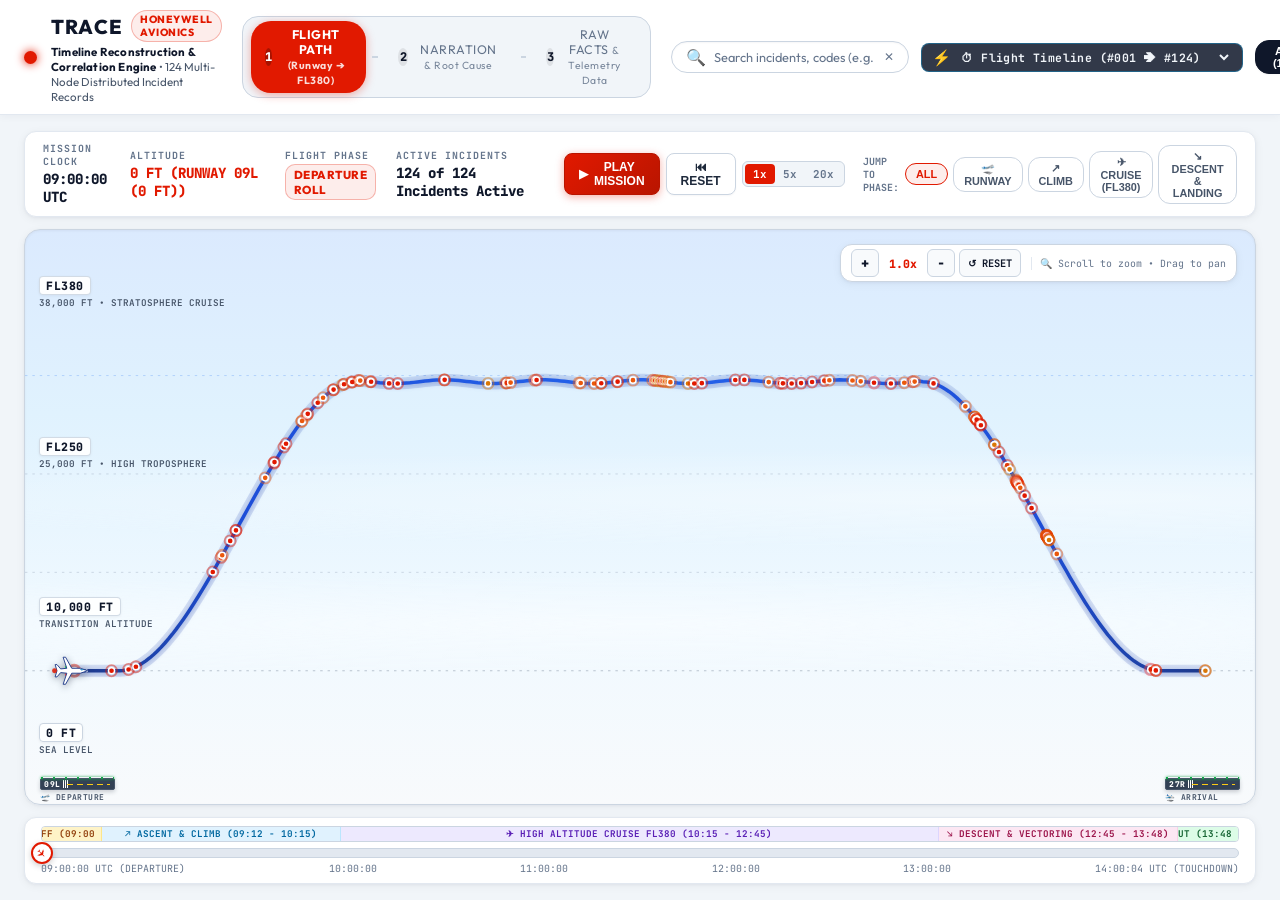
==== commit 6447926e: "feat(anomaly): Add Multi-Vector Anomaly and Relevance Scoring Engine - Stage 5: Implement _compute_a" ====
--- a/Visualization/index.html
+++ b/Visualization/index.html
@@ -45,6 +45,15 @@
         <span class="search-glyph">🔍</span>
         <input type="text" id="omni-search" placeholder="Search incidents, codes (e.g. 6025, 6074), nodes, triggers..." autocomplete="off">
         <button id="clear-search" class="btn-clear-search">✕</button>
+      </div>
+
+      <div class="anomaly-sort-deck">
+        <span class="sort-glyph">⚡</span>
+        <select id="anomaly-sort-select" class="hud-dropdown-select" title="Sort and prioritize incidents by Anomaly Index">
+          <option value="default">⏱ Flight Timeline (#001 ➔ #124)</option>
+          <option value="anomaly-desc">⚡ Anomaly Index (Highest ➔ Lowest)</option>
+          <option value="critical-only">🚨 Critical Anomalies (Score ≥ 75)</option>
+        </select>
       </div>
 
       <div class="filter-pills">
@@ -289,6 +298,10 @@
               <span class="hud-tip-val" id="hud-tip-nodes">NODE_A, NODE_C</span>
             </div>
             <div class="hud-tip-row">
+              <span class="hud-tip-label">Anomaly:</span>
+              <span class="hud-tip-val highlight-cyan" id="hud-tip-anomaly">⚡ 84 / 100 • Rank #1</span>
+            </div>
+            <div class="hud-tip-row">
               <span class="hud-tip-label">Trigger:</span>
               <span class="hud-tip-val text-wrap" id="hud-tip-trigger">Navigation Database Refresh Cycle conflict</span>
             </div>
@@ -351,6 +364,7 @@
           <h2 class="incident-title-text" id="deck-cluster-title">cluster-28d5f74c</h2>
           <span class="incident-time-badge" id="deck-time-badge">09:00:00 — 09:01:28 UTC</span>
           <span class="incident-crit-badge" id="deck-severity-badge">CRITICAL</span>
+          <span class="incident-anomaly-badge" id="deck-anomaly-badge">⚡ ANOMALY: 84 / 100 • RANK #1</span>
         </div>
 
         <div class="deck-top-actions">
--- a/Visualization/styles.css
+++ b/Visualization/styles.css
@@ -2116,3 +2116,145 @@
   justify-content: flex-end;
   gap: 12px;
 }
+
+/* ==============================================================================
+   ANOMALY & RELEVANCE SCORING SYSTEM STYLES
+   ============================================================================== */
+
+.anomaly-sort-deck {
+  display: flex;
+  align-items: center;
+  gap: 6px;
+  background: rgba(15, 23, 42, 0.85);
+  border: 1px solid rgba(14, 165, 233, 0.4);
+  border-radius: var(--radius-sm, 6px);
+  padding: 4px 10px;
+  backdrop-filter: blur(8px);
+}
+
+.sort-glyph {
+  font-size: 0.95rem;
+  color: #38bdf8;
+  animation: pulse-glyph 2s infinite ease-in-out;
+}
+
+@keyframes pulse-glyph {
+  0%, 100% { opacity: 0.8; transform: scale(1); }
+  50% { opacity: 1; transform: scale(1.15); filter: drop-shadow(0 0 6px #38bdf8); }
+}
+
+.hud-dropdown-select {
+  background: transparent;
+  color: #f1f5f9;
+  border: none;
+  font-family: var(--font-mono, monospace);
+  font-size: 0.72rem;
+  font-weight: 700;
+  letter-spacing: 0.4px;
+  cursor: pointer;
+  outline: none;
+}
+
+.hud-dropdown-select option {
+  background: #0f172a;
+  color: #f8fafc;
+}
+
+.incident-anomaly-badge {
+  display: inline-flex;
+  align-items: center;
+  gap: 6px;
+  font-family: var(--font-mono, monospace);
+  font-size: 0.72rem;
+  font-weight: 800;
+  padding: 4px 10px;
+  border-radius: 999px;
+  background: linear-gradient(135deg, rgba(239, 68, 68, 0.15), rgba(249, 115, 22, 0.15));
+  color: #f87171;
+  border: 1px solid rgba(239, 68, 68, 0.4);
+  box-shadow: 0 0 12px rgba(239, 68, 68, 0.2);
+  letter-spacing: 0.5px;
+}
+
+.incident-anomaly-badge.critical {
+  color: #ef4444;
+  border-color: rgba(239, 68, 68, 0.6);
+  background: rgba(239, 68, 68, 0.2);
+  box-shadow: 0 0 16px rgba(239, 68, 68, 0.35);
+}
+
+.incident-anomaly-badge.elevated {
+  color: #f97316;
+  border-color: rgba(249, 115, 22, 0.6);
+  background: rgba(249, 115, 22, 0.2);
+  box-shadow: 0 0 14px rgba(249, 115, 22, 0.3);
+}
+
+.incident-anomaly-badge.moderate {
+  color: #eab308;
+  border-color: rgba(234, 179, 8, 0.5);
+  background: rgba(234, 179, 8, 0.15);
+}
+
+.incident-anomaly-badge.routine {
+  color: #06b6d4;
+  border-color: rgba(6, 182, 212, 0.4);
+  background: rgba(6, 182, 212, 0.12);
+}
+
+/* Radar & Anomaly Breakdown Matrix in Level 2 */
+.anomaly-breakdown-card {
+  margin-top: 12px;
+  background: rgba(15, 23, 42, 0.75);
+  border: 1px solid rgba(255, 255, 255, 0.08);
+  border-radius: var(--radius-sm, 6px);
+  padding: 12px;
+}
+
+.anomaly-vector-row {
+  display: flex;
+  align-items: center;
+  justify-content: space-between;
+  margin-bottom: 4px;
+  font-size: 0.72rem;
+}
+
+.vector-label {
+  color: #94a3b8;
+  font-weight: 600;
+}
+
+.vector-val {
+  font-family: var(--font-mono, monospace);
+  font-weight: 700;
+  color: #f1f5f9;
+}
+
+.vector-progress-track {
+  width: 100%;
+  height: 4px;
+  background: rgba(255, 255, 255, 0.08);
+  border-radius: 2px;
+  margin-top: 2px;
+  margin-bottom: 8px;
+  overflow: hidden;
+}
+
+.vector-progress-fill {
+  height: 100%;
+  border-radius: 2px;
+  transition: width 0.4s ease;
+}
+
+/* Pulsing aura for high-anomaly canvas dots */
+.critical-anomaly-pulse .incident-beacon-halo {
+  animation: crit-halo-pulse 1.8s infinite ease-out !important;
+  stroke: #ef4444 !important;
+  stroke-width: 2.4px !important;
+}
+
+@keyframes crit-halo-pulse {
+  0% { r: 8px; opacity: 1; }
+  70% { r: 20px; opacity: 0; }
+  100% { r: 20px; opacity: 0; }
+}
